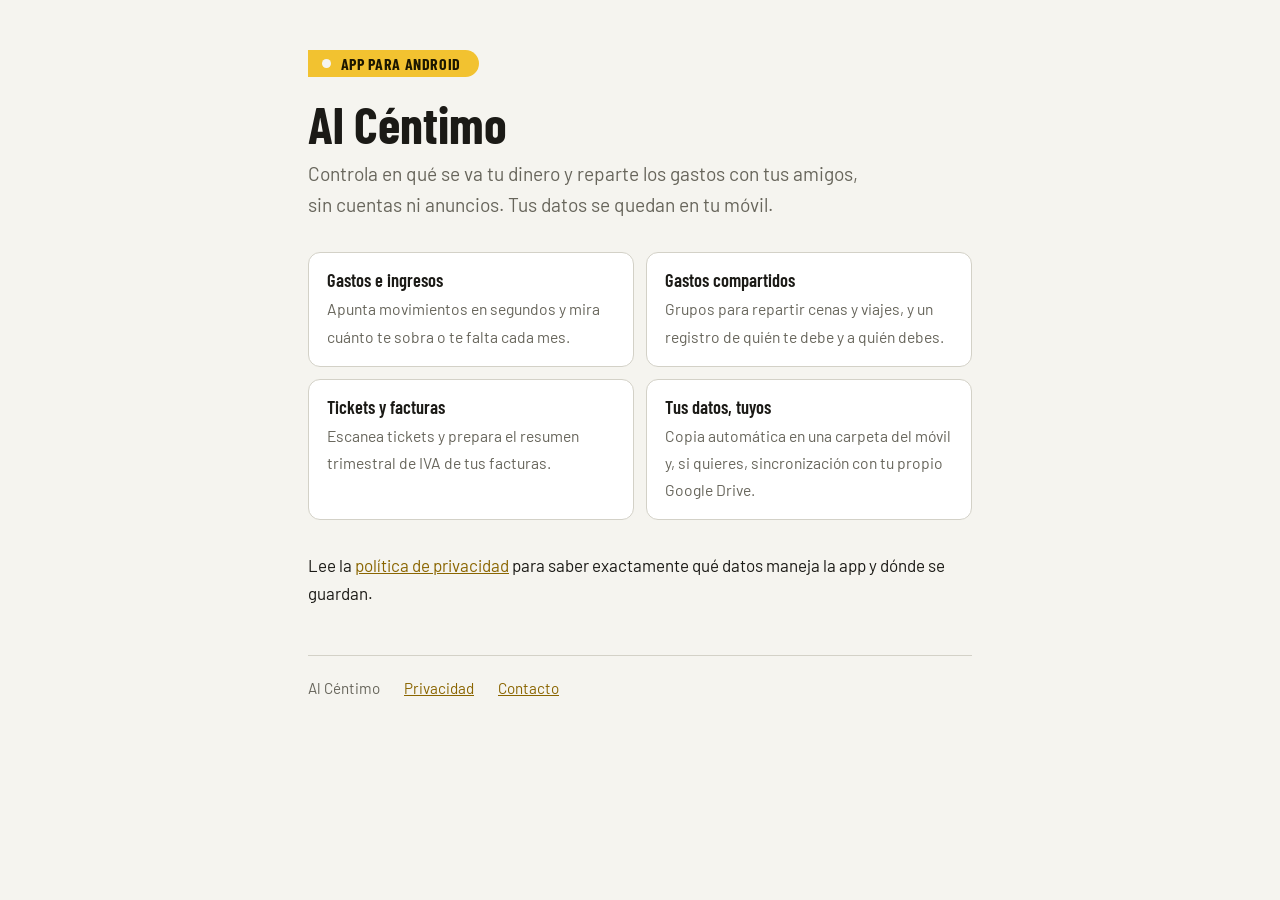
==== index.html @ 20363c07 "Add web" ====
<!doctype html>
<html lang="es">
<head>
<meta charset="utf-8">
<meta name="viewport" content="width=device-width, initial-scale=1">
<title>Al Céntimo</title>
<meta name="description" content="Al Céntimo: control de gastos y reparto de gastos entre amigos, con tus datos en tu móvil.">
<link rel="preconnect" href="https://fonts.googleapis.com">
<link rel="preconnect" href="https://fonts.gstatic.com" crossorigin>
<link href="https://fonts.googleapis.com/css2?family=Barlow:wght@400;500;600&family=Barlow+Condensed:wght@600;700&display=swap" rel="stylesheet">
<style>
  :root {
    --bg: #F5F4EF; --surface: #FFFFFF; --fg: #1B1A16; --muted: #67655B;
    --line: #D3D1C7; --brand: #F2C230; --on-brand: #1C1700; --link: #8A6500;
  }
  @media (prefers-color-scheme: dark) {
    :root { --bg: #151513; --surface: #1F1F1C; --fg: #F3F1EA; --muted: #A6A398;
            --line: #3B3A34; --link: #F2C230; color-scheme: dark; }
  }
  * { box-sizing: border-box; }
  body { margin: 0; background: var(--bg); color: var(--fg);
         font: 400 17px/1.6 "Barlow", system-ui, sans-serif; }
  .wrap { max-width: 44rem; margin: 0 auto; padding: 3rem 1.25rem 4rem; }
  a { color: var(--link); }
  .tag { display: inline-flex; align-items: center; gap: .6rem; background: var(--brand); color: var(--on-brand);
         border-radius: 10px 999px 999px 10px; padding: .35rem 1.1rem .35rem .9rem;
         font: 700 1rem/1 "Barlow Condensed", sans-serif; letter-spacing: .04em; text-transform: uppercase; }
  .tag::before { content: ""; width: .55rem; height: .55rem; border-radius: 50%; background: var(--bg); }
  h1 { font: 700 3.2rem/1.05 "Barlow Condensed", "Barlow", sans-serif; margin: 1.25rem 0 .5rem; text-wrap: balance; }
  .lead { font-size: 1.2rem; color: var(--muted); margin: 0 0 2rem; max-width: 36rem; }
  .features { display: grid; gap: .75rem; grid-template-columns: repeat(auto-fit, minmax(15rem, 1fr)); padding: 0; margin: 0; list-style: none; }
  .features li { background: var(--surface); border: 1px solid var(--line); border-radius: 12px; padding: 1rem 1.1rem; }
  .features strong { display: block; font: 600 1.15rem/1.2 "Barlow Condensed", sans-serif; margin-bottom: .25rem; }
  .features span { color: var(--muted); font-size: .98rem; }
  .privacy { margin-top: 2rem; }
  footer { margin-top: 3rem; padding-top: 1.25rem; border-top: 1px solid var(--line); color: var(--muted); font-size: .95rem;
           display: flex; flex-wrap: wrap; gap: .5rem 1.5rem; }
</style>
</head>
<body>
<main class="wrap">
  <span class="tag">App para Android</span>
  <h1>Al Céntimo</h1>
  <p class="lead">Controla en qué se va tu dinero y reparte los gastos con tus amigos, sin cuentas ni anuncios.
  Tus datos se quedan en tu móvil.</p>

  <ul class="features">
    <li><strong>Gastos e ingresos</strong><span>Apunta movimientos en segundos y mira cuánto te sobra o te falta cada mes.</span></li>
    <li><strong>Gastos compartidos</strong><span>Grupos para repartir cenas y viajes, y un registro de quién te debe y a quién debes.</span></li>
    <li><strong>Tickets y facturas</strong><span>Escanea tickets y prepara el resumen trimestral de IVA de tus facturas.</span></li>
    <li><strong>Tus datos, tuyos</strong><span>Copia automática en una carpeta del móvil y, si quieres, sincronización con tu propio Google Drive.</span></li>
  </ul>

  <p class="privacy">Lee la <a href="privacidad.html">política de privacidad</a> para saber exactamente qué datos
  maneja la app y dónde se guardan.</p>

  <footer>
    <span>Al Céntimo</span>
    <a href="privacidad.html">Privacidad</a>
    <a href="mailto:vidaviprod@gmail.com">Contacto</a>
  </footer>
</main>
</body>
</html>
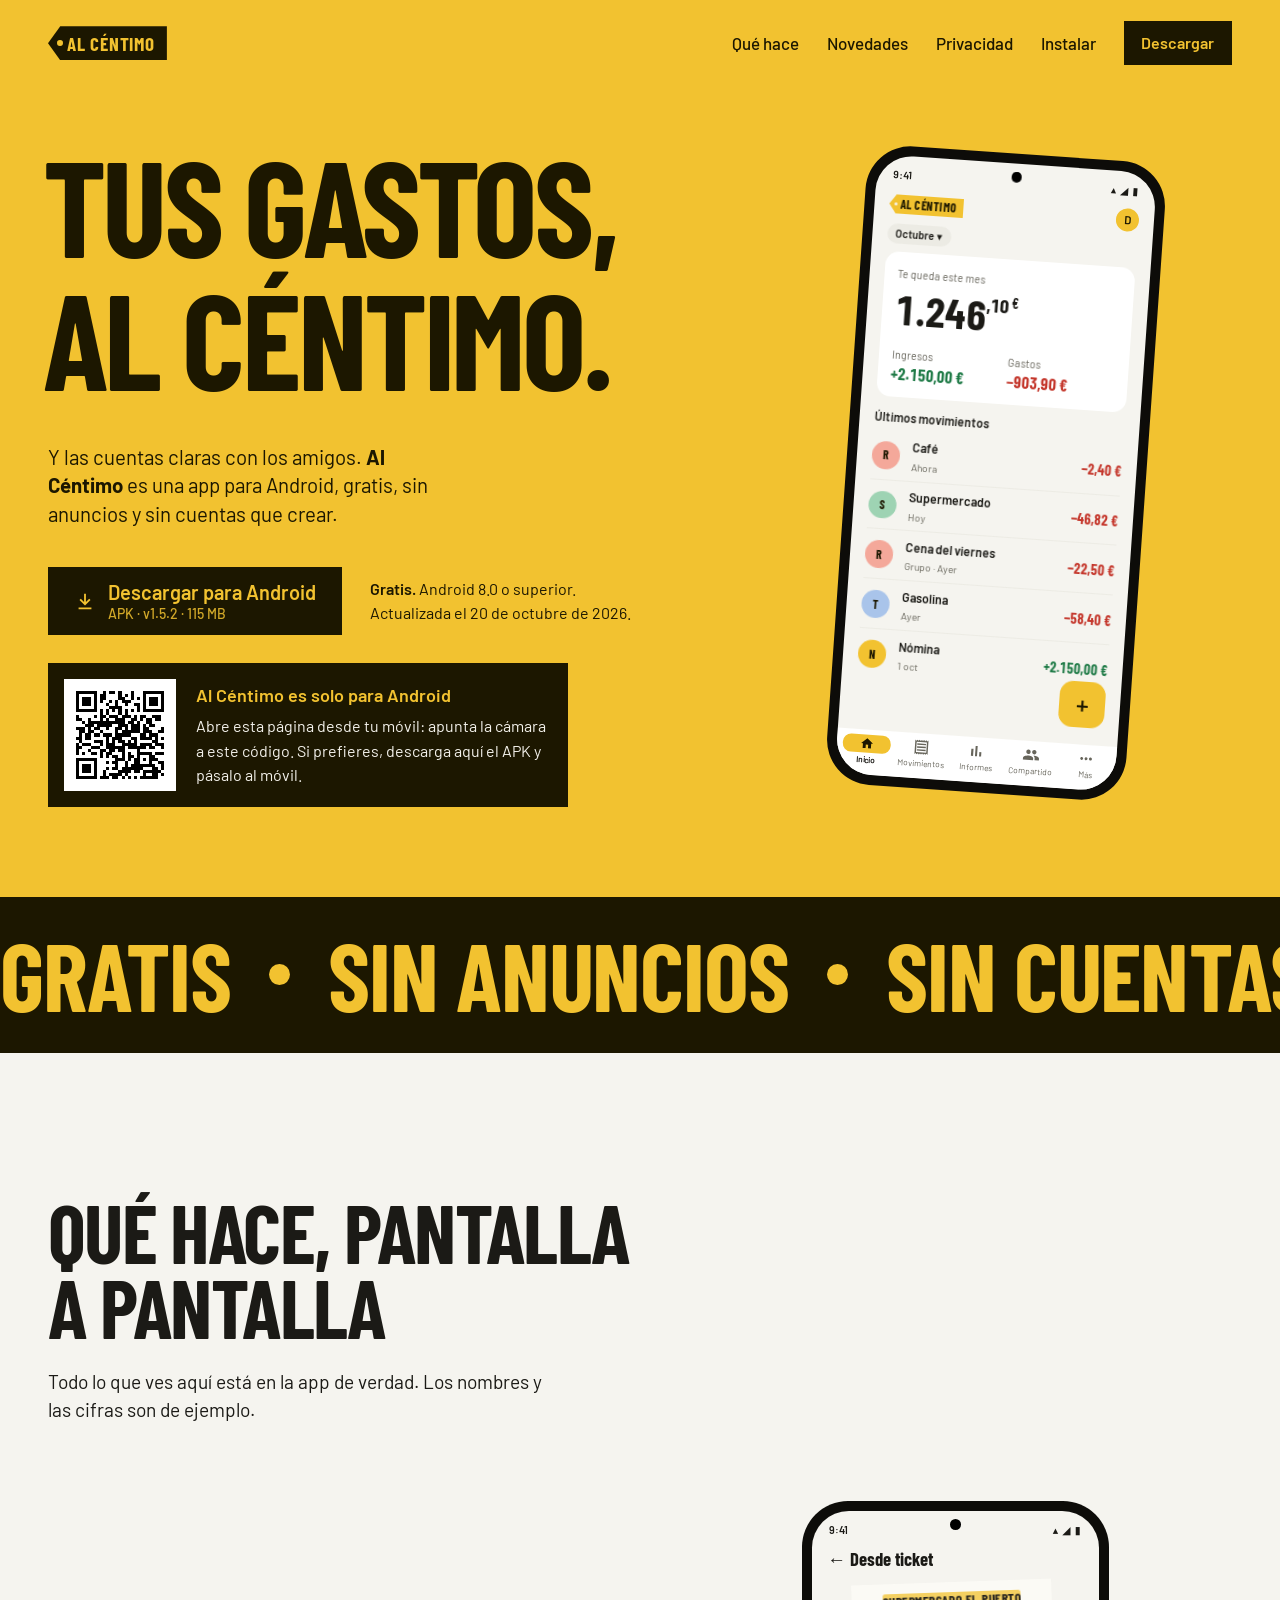
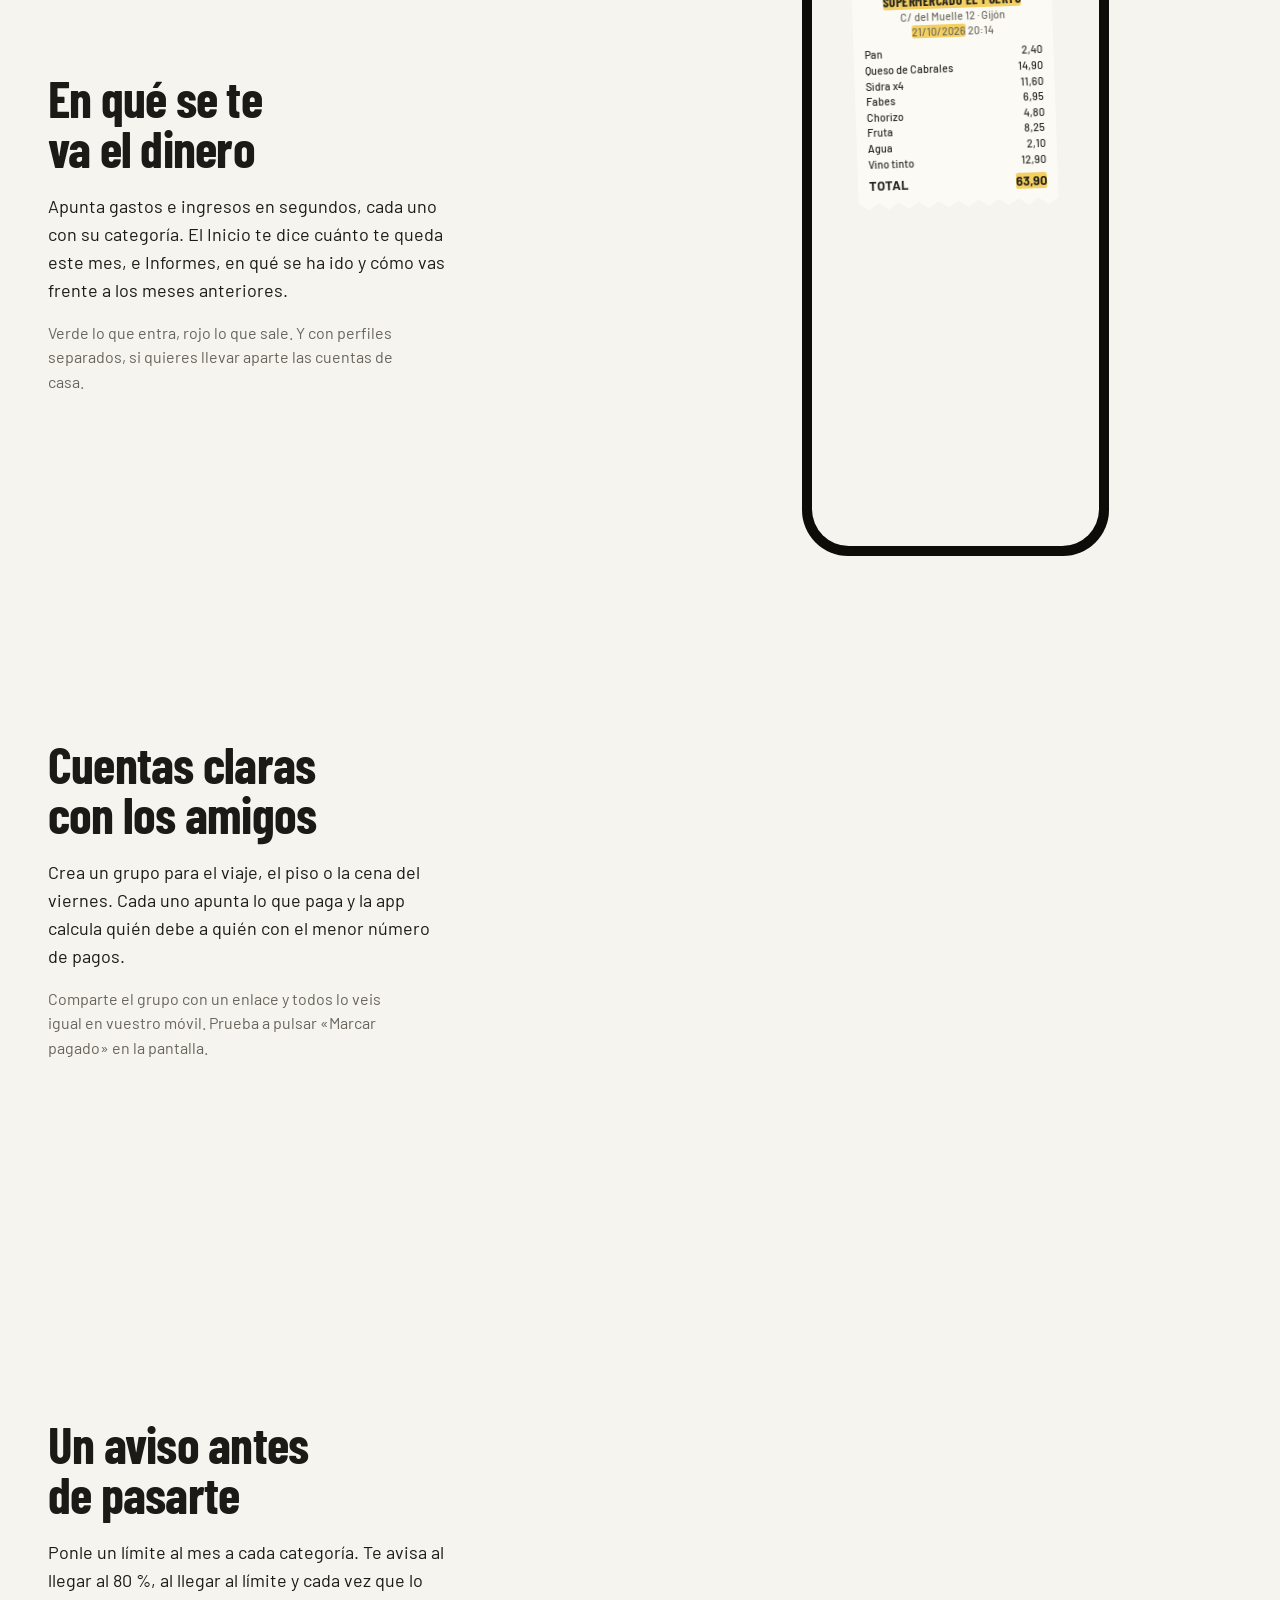
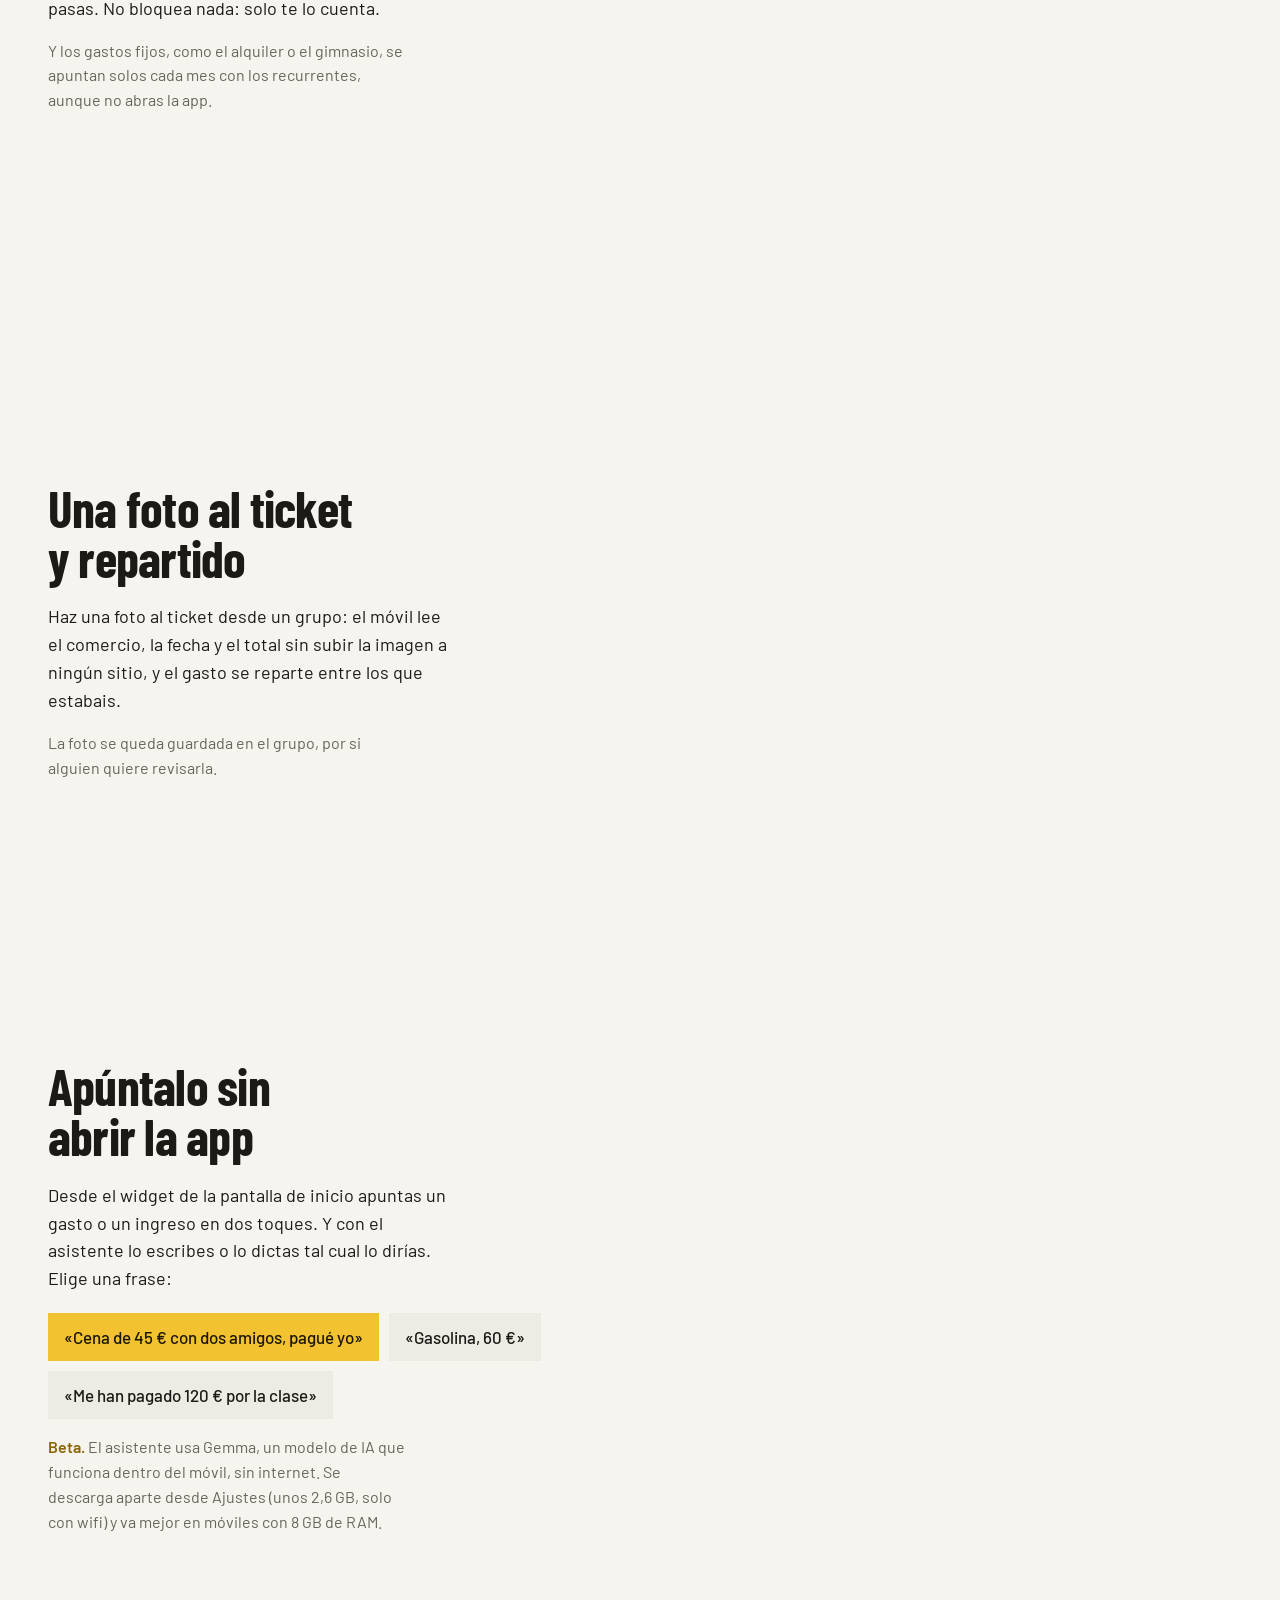
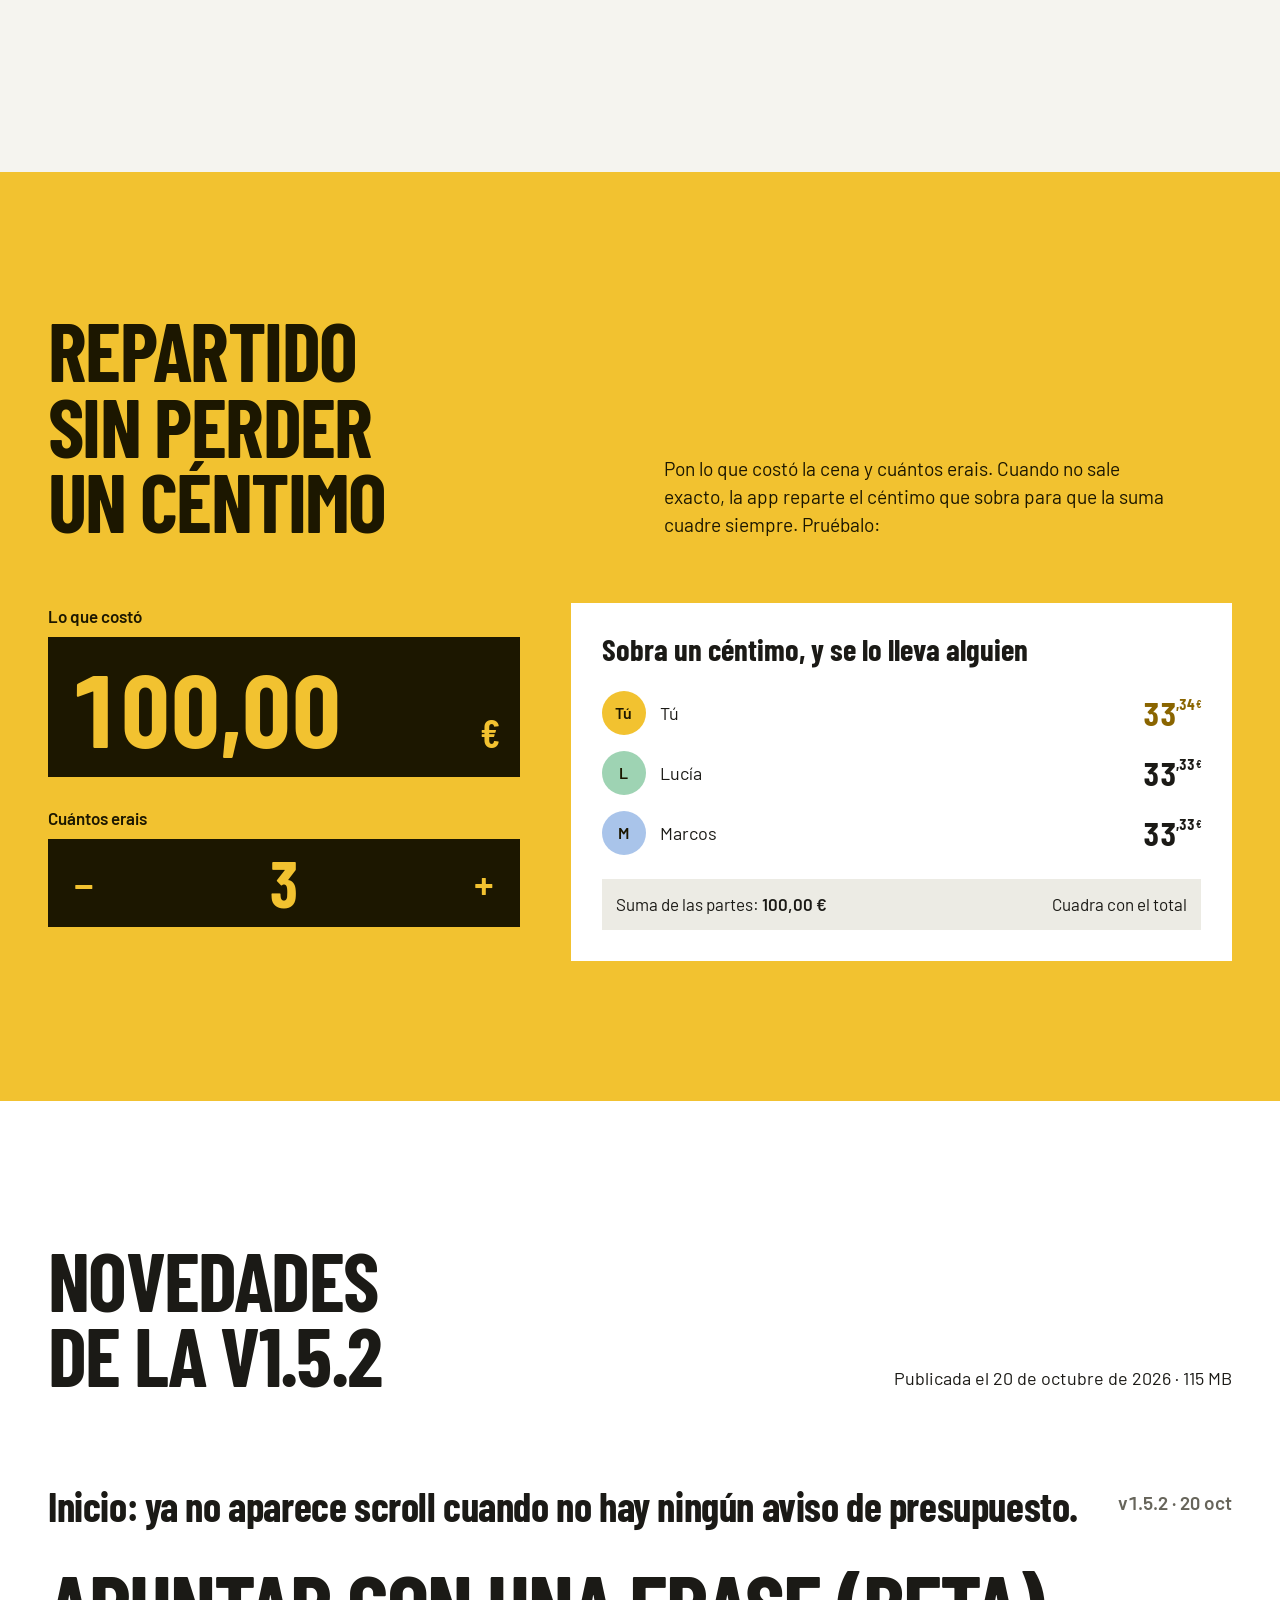
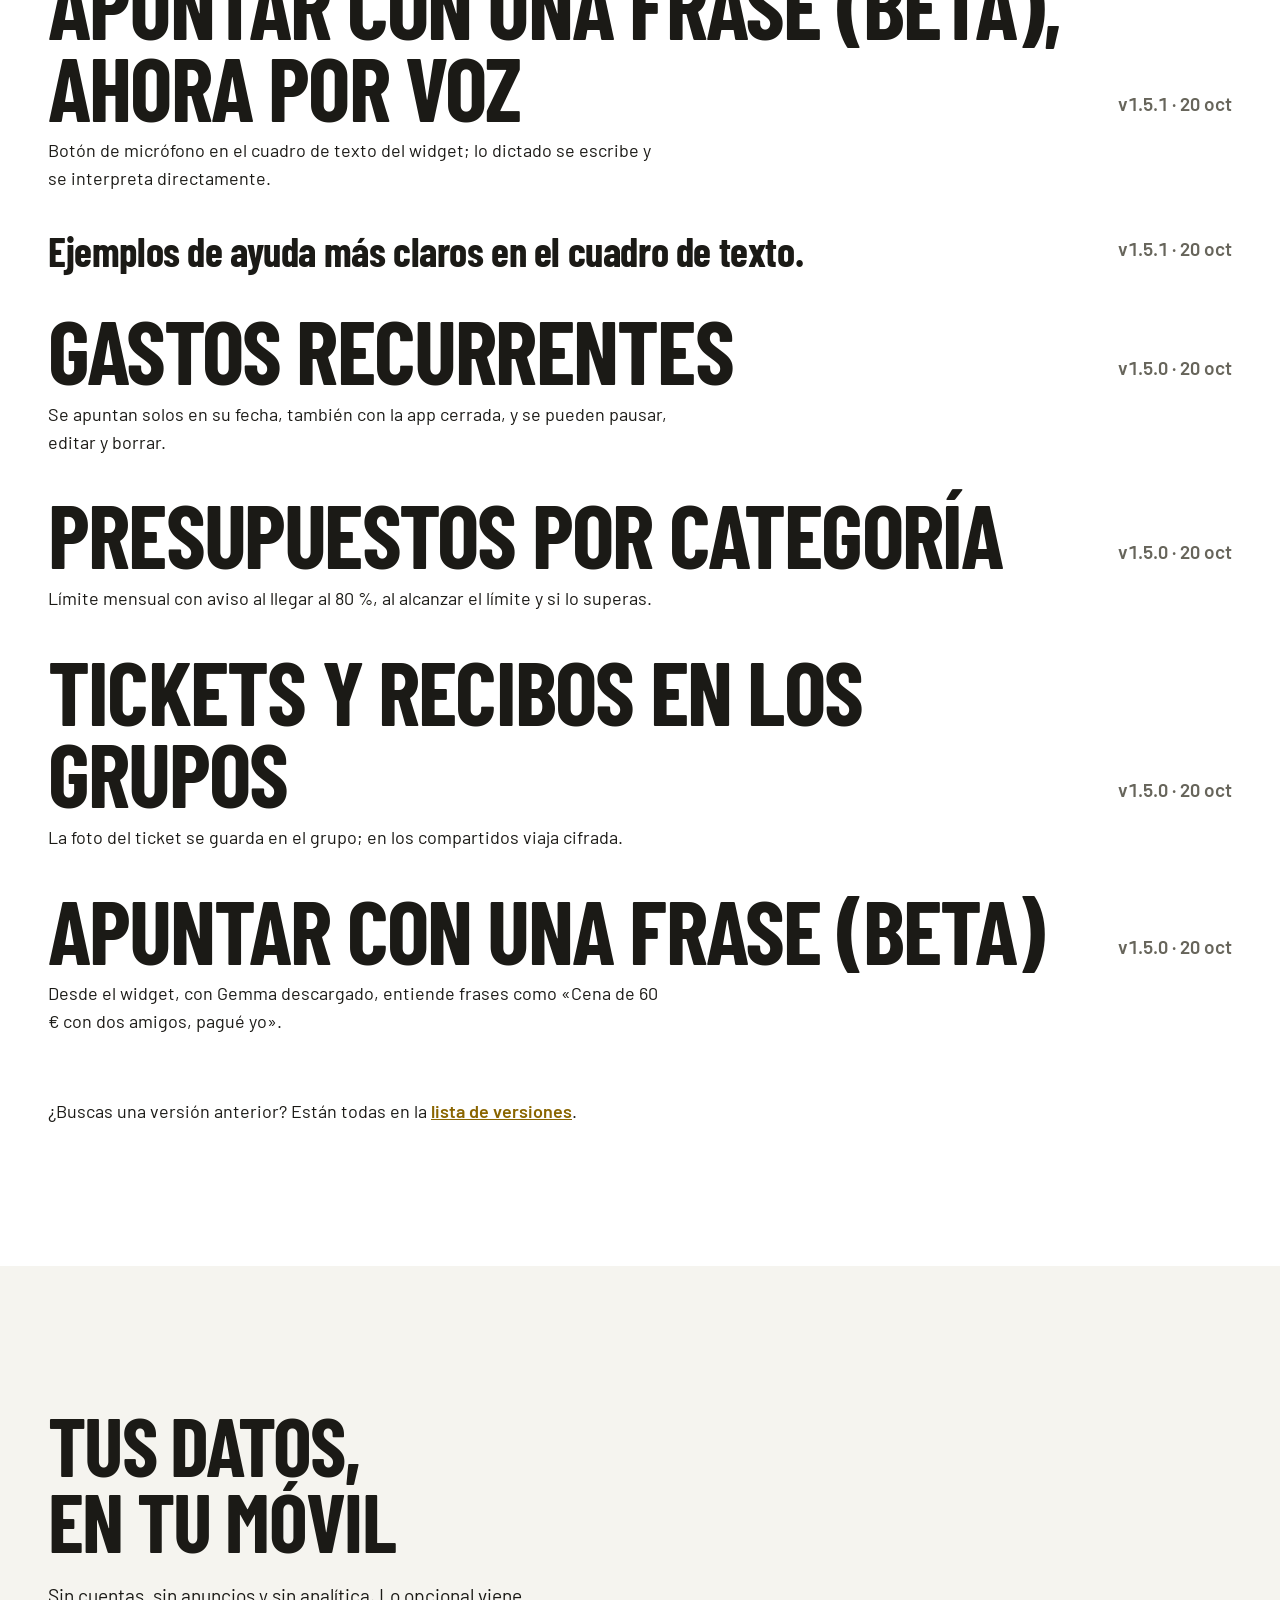
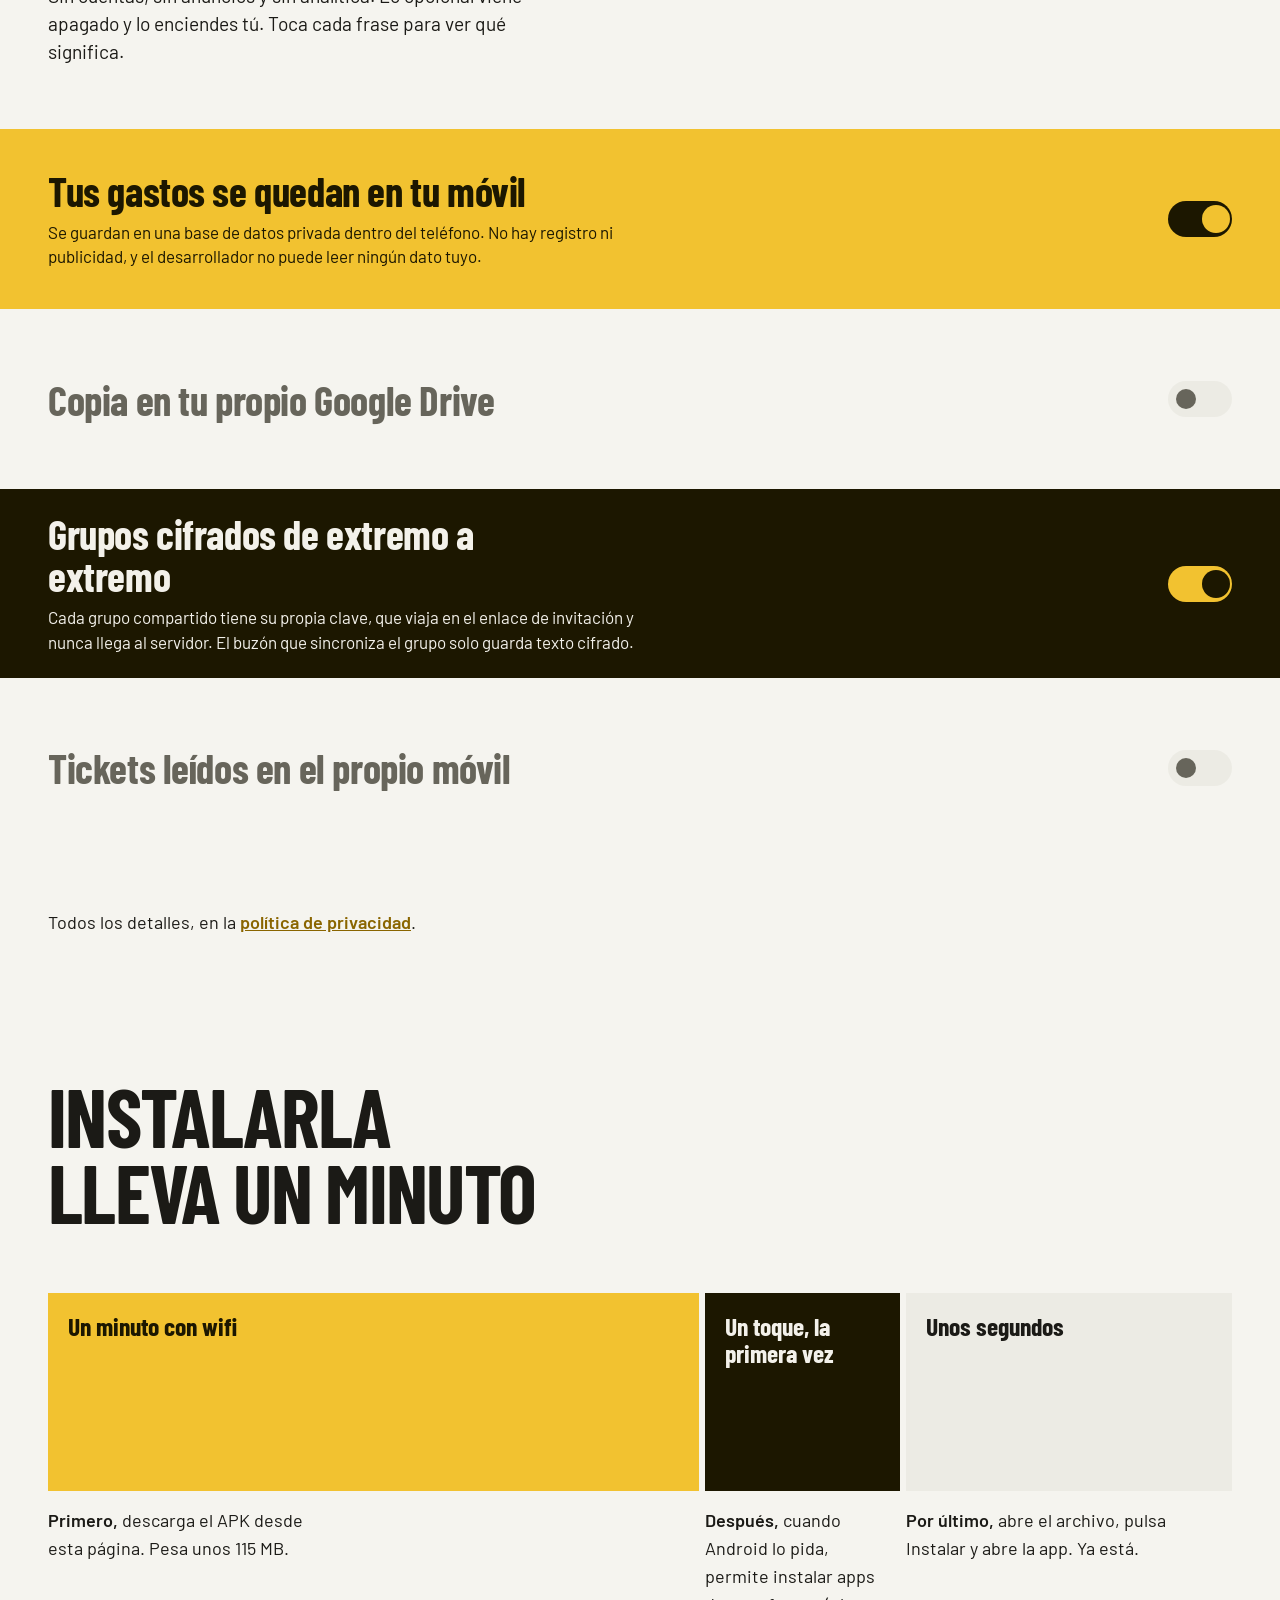
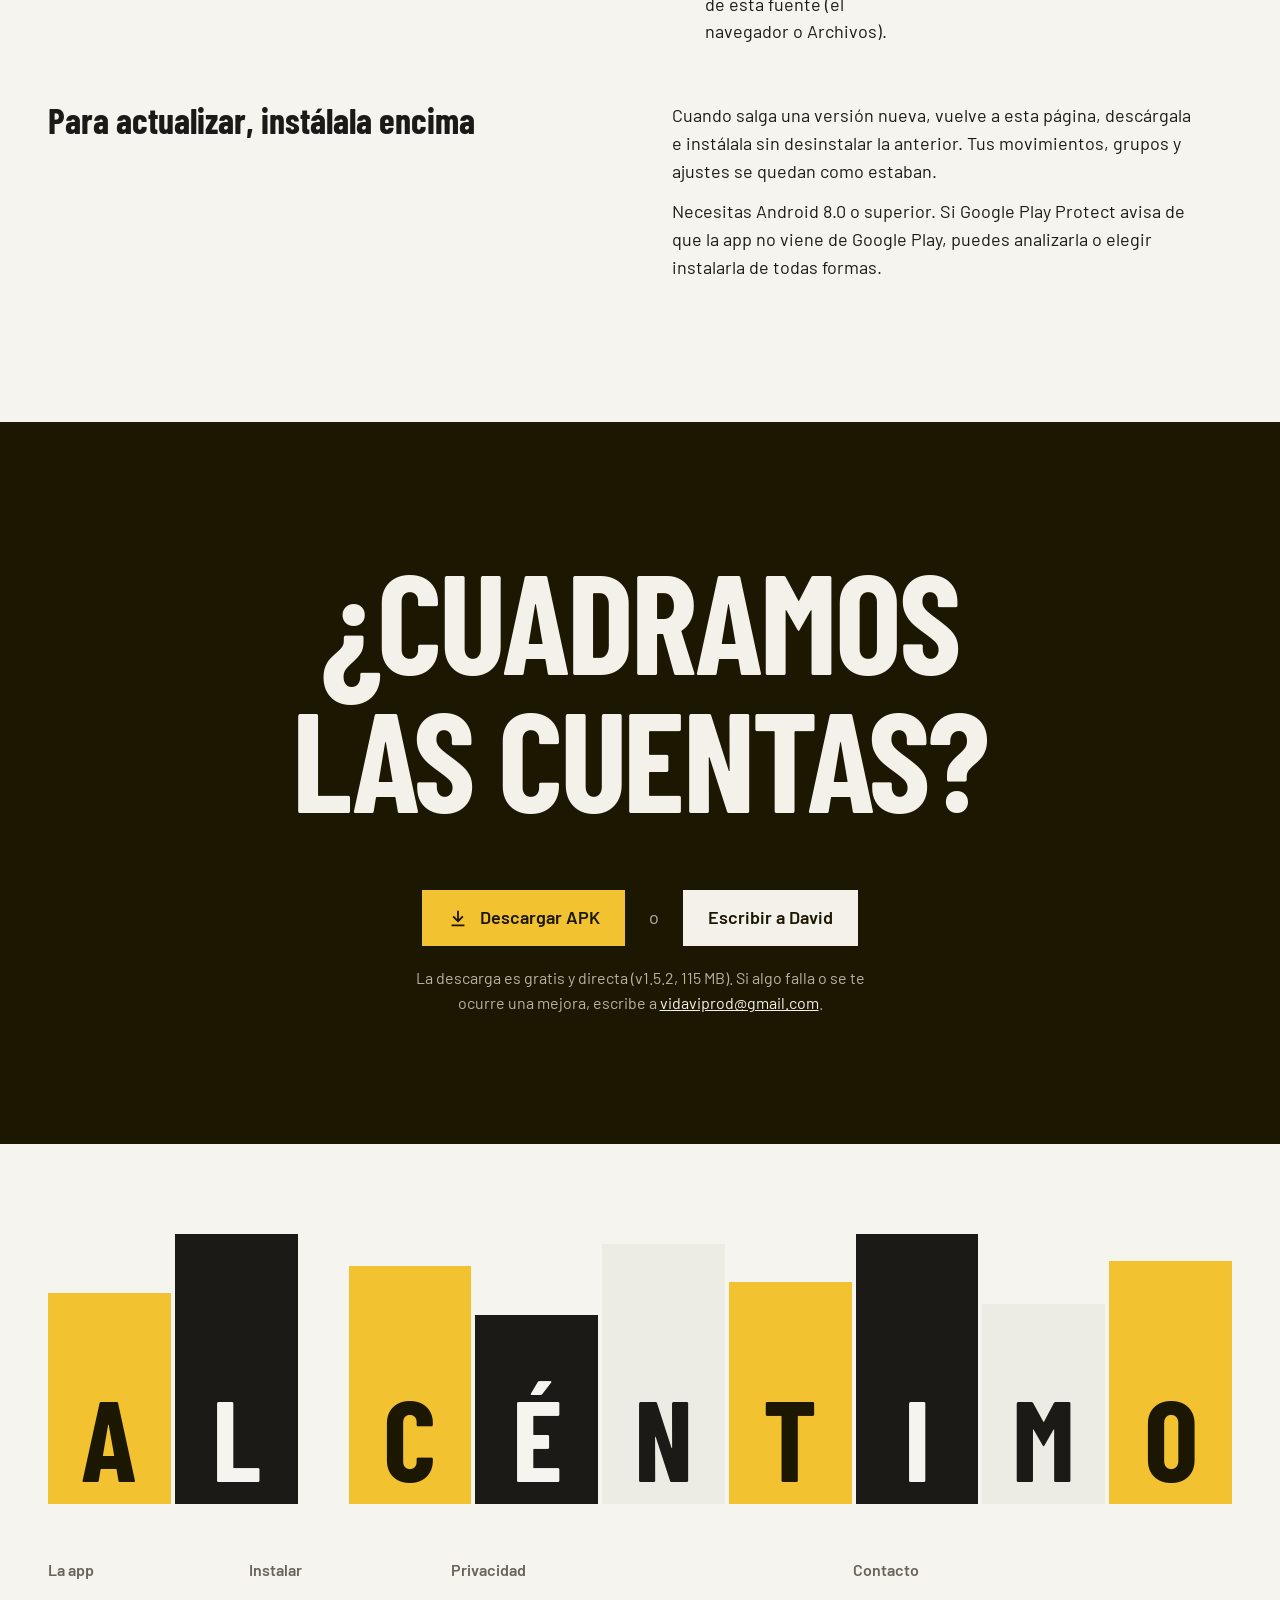
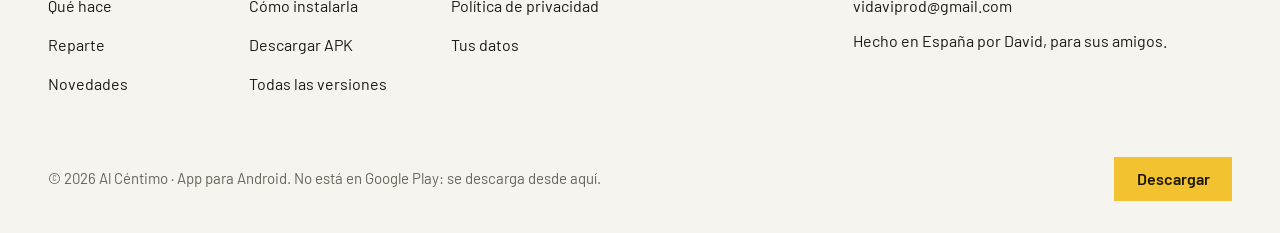
==== commit ef479915: "Primera subida" ====
--- a/index.html
+++ b/index.html
@@ -1,64 +1,443 @@
 <!doctype html>
-<html lang="es">
+<html lang="es" class="no-js">
 <head>
 <meta charset="utf-8">
 <meta name="viewport" content="width=device-width, initial-scale=1">
-<title>Al Céntimo</title>
-<meta name="description" content="Al Céntimo: control de gastos y reparto de gastos entre amigos, con tus datos en tu móvil.">
+<title>Al Céntimo · Gastos y cuentas con amigos, para Android</title>
+<meta name="description" content="Al Céntimo es una app gratuita para Android para controlar tus gastos y repartir cuentas con los amigos. Sin anuncios ni cuentas: tus datos se quedan en tu móvil. Descarga el APK.">
+<meta name="theme-color" content="#F2C230">
+<link rel="icon" href="img/icono.svg" type="image/svg+xml">
+<link rel="icon" href="img/icono-192.png" type="image/png" sizes="192x192">
+<link rel="apple-touch-icon" href="img/icono-180.png">
+<meta property="og:type" content="website">
+<meta property="og:locale" content="es_ES">
+<meta property="og:site_name" content="Al Céntimo">
+<meta property="og:title" content="Al Céntimo · Tus gastos, al céntimo">
+<meta property="og:description" content="Controla tus gastos y deja las cuentas claras con los amigos. Gratis para Android, sin anuncios ni cuentas.">
+<meta property="og:url" content="https://vidaviprod.github.io/alcentimo/">
+<meta property="og:image" content="https://vidaviprod.github.io/alcentimo/img/og.png">
+<meta property="og:image:width" content="1200">
+<meta property="og:image:height" content="630">
+<meta property="og:image:alt" content="Al Céntimo: tus gastos, al céntimo. App gratuita para Android.">
+<meta name="twitter:card" content="summary_large_image">
 <link rel="preconnect" href="https://fonts.googleapis.com">
 <link rel="preconnect" href="https://fonts.gstatic.com" crossorigin>
-<link href="https://fonts.googleapis.com/css2?family=Barlow:wght@400;500;600&family=Barlow+Condensed:wght@600;700&display=swap" rel="stylesheet">
-<style>
-  :root {
-    --bg: #F5F4EF; --surface: #FFFFFF; --fg: #1B1A16; --muted: #67655B;
-    --line: #D3D1C7; --brand: #F2C230; --on-brand: #1C1700; --link: #8A6500;
-  }
-  @media (prefers-color-scheme: dark) {
-    :root { --bg: #151513; --surface: #1F1F1C; --fg: #F3F1EA; --muted: #A6A398;
-            --line: #3B3A34; --link: #F2C230; color-scheme: dark; }
-  }
-  * { box-sizing: border-box; }
-  body { margin: 0; background: var(--bg); color: var(--fg);
-         font: 400 17px/1.6 "Barlow", system-ui, sans-serif; }
-  .wrap { max-width: 44rem; margin: 0 auto; padding: 3rem 1.25rem 4rem; }
-  a { color: var(--link); }
-  .tag { display: inline-flex; align-items: center; gap: .6rem; background: var(--brand); color: var(--on-brand);
-         border-radius: 10px 999px 999px 10px; padding: .35rem 1.1rem .35rem .9rem;
-         font: 700 1rem/1 "Barlow Condensed", sans-serif; letter-spacing: .04em; text-transform: uppercase; }
-  .tag::before { content: ""; width: .55rem; height: .55rem; border-radius: 50%; background: var(--bg); }
-  h1 { font: 700 3.2rem/1.05 "Barlow Condensed", "Barlow", sans-serif; margin: 1.25rem 0 .5rem; text-wrap: balance; }
-  .lead { font-size: 1.2rem; color: var(--muted); margin: 0 0 2rem; max-width: 36rem; }
-  .features { display: grid; gap: .75rem; grid-template-columns: repeat(auto-fit, minmax(15rem, 1fr)); padding: 0; margin: 0; list-style: none; }
-  .features li { background: var(--surface); border: 1px solid var(--line); border-radius: 12px; padding: 1rem 1.1rem; }
-  .features strong { display: block; font: 600 1.15rem/1.2 "Barlow Condensed", sans-serif; margin-bottom: .25rem; }
-  .features span { color: var(--muted); font-size: .98rem; }
-  .privacy { margin-top: 2rem; }
-  footer { margin-top: 3rem; padding-top: 1.25rem; border-top: 1px solid var(--line); color: var(--muted); font-size: .95rem;
-           display: flex; flex-wrap: wrap; gap: .5rem 1.5rem; }
-</style>
+<link href="https://fonts.googleapis.com/css2?family=Barlow:wght@400;500;600;700&family=Barlow+Condensed:wght@500;600;700&display=swap" rel="stylesheet">
+<link rel="stylesheet" href="css/estilos.css">
+<script>document.documentElement.classList.replace("no-js", "js");</script>
 </head>
 <body>
-<main class="wrap">
-  <span class="tag">App para Android</span>
-  <h1>Al Céntimo</h1>
-  <p class="lead">Controla en qué se va tu dinero y reparte los gastos con tus amigos, sin cuentas ni anuncios.
-  Tus datos se quedan en tu móvil.</p>
-
-  <ul class="features">
-    <li><strong>Gastos e ingresos</strong><span>Apunta movimientos en segundos y mira cuánto te sobra o te falta cada mes.</span></li>
-    <li><strong>Gastos compartidos</strong><span>Grupos para repartir cenas y viajes, y un registro de quién te debe y a quién debes.</span></li>
-    <li><strong>Tickets y facturas</strong><span>Escanea tickets y prepara el resumen trimestral de IVA de tus facturas.</span></li>
-    <li><strong>Tus datos, tuyos</strong><span>Copia automática en una carpeta del móvil y, si quieres, sincronización con tu propio Google Drive.</span></li>
+
+<svg width="0" height="0" style="position:absolute" aria-hidden="true">
+  <symbol id="i-inicio" viewBox="0 0 24 24"><path d="M10 20v-6h4v6h5v-8h3L12 3 2 12h3v8z"/></symbol>
+  <symbol id="i-movs" viewBox="0 0 24 24"><path d="M19.5 3.5 18 2l-1.5 1.5L15 2l-1.5 1.5L12 2l-1.5 1.5L9 2 7.5 3.5 6 2 4.5 3.5 3 2v20l1.5-1.5L6 22l1.5-1.5L9 22l1.5-1.5L12 22l1.5-1.5L15 22l1.5-1.5L18 22l1.5-1.5L21 22V2l-1.5 1.5zM19 19.1H5V4.9h14v14.2zM6 15h12v2H6zm0-4h12v2H6zm0-4h12v2H6z"/></symbol>
+  <symbol id="i-informes" viewBox="0 0 24 24"><path d="M5 9.2h3V19H5zM10.6 5h2.8v14h-2.8zm5.6 8H19v6h-2.8z"/></symbol>
+  <symbol id="i-grupo" viewBox="0 0 24 24"><path d="M16 11c1.66 0 2.99-1.34 2.99-3S17.66 5 16 5s-3 1.34-3 3 1.34 3 3 3zm-8 0c1.66 0 2.99-1.34 2.99-3S9.66 5 8 5 5 6.34 5 8s1.34 3 3 3zm0 2c-2.33 0-7 1.17-7 3.5V19h14v-2.5c0-2.33-4.67-3.5-7-3.5zm8 0c-.29 0-.62.02-.97.05 1.16.84 1.97 1.97 1.97 3.45V19h6v-2.5c0-2.33-4.67-3.5-7-3.5z"/></symbol>
+  <symbol id="i-mas" viewBox="0 0 24 24"><path d="M6 10c-1.1 0-2 .9-2 2s.9 2 2 2 2-.9 2-2-.9-2-2-2zm12 0c-1.1 0-2 .9-2 2s.9 2 2 2 2-.9 2-2-.9-2-2-2zm-6 0c-1.1 0-2 .9-2 2s.9 2 2 2 2-.9 2-2-.9-2-2-2z"/></symbol>
+  <symbol id="i-ia" viewBox="0 0 24 24"><path d="M19 9l1.25-2.75L23 5l-2.75-1.25L19 1l-1.25 2.75L15 5l2.75 1.25L19 9zm-7.5.5L9 4 6.5 9.5 1 12l5.5 2.5L9 20l2.5-5.5L17 12l-5.5-2.5zM19 15l-1.25 2.75L15 19l2.75 1.25L19 23l1.25-2.75L23 19l-2.75-1.25L19 15z"/></symbol>
+  <symbol id="i-bajar" viewBox="0 0 24 24"><path fill="currentColor" d="M11 4h2v9.2l3.6-3.6L18 11l-6 6-6-6 1.4-1.4 3.6 3.6zM5 19h14v2H5z"/></symbol>
+</svg>
+
+<div class="aviso-version" id="aviso-version" role="status" hidden>
+  <p>Hay una versión nueva: <strong data-v="version">v1.5.2</strong>. <a class="js-descarga" href="https://github.com/vidaviprod/alcentimo-app/releases/latest/download/alcentimo.apk">Descárgala e instálala encima</a>; no pierdes nada.</p>
+  <button type="button" id="cerrar-aviso">Cerrar</button>
+</div>
+
+<header class="cabecera sobre-marca">
+  <a class="logo logo-tinta" href="#arriba" aria-label="Al Céntimo, inicio">AL CÉNTIMO</a>
+  <nav aria-label="Secciones">
+    <a class="enlace" href="#que-hace">Qué hace</a>
+    <a class="enlace" href="#novedades">Novedades</a>
+    <a class="enlace" href="#privacidad">Privacidad</a>
+    <a class="enlace" href="#instalar">Instalar</a>
+    <a class="boton boton-tinta js-descarga" href="https://github.com/vidaviprod/alcentimo-app/releases/latest/download/alcentimo.apk">Descargar</a>
+  </nav>
+</header>
+
+<main id="arriba">
+
+<section class="portada sobre-marca" aria-labelledby="titulo">
+  <div>
+    <h1 id="titulo" class="sube">Tus gastos, al céntimo.</h1>
+    <p class="sub sube" style="--d:80ms">Y las cuentas claras con los amigos. <strong>Al Céntimo</strong> es una app para Android, gratis, sin anuncios y sin cuentas que crear.</p>
+    <div class="descarga sube" style="--d:160ms">
+      <a class="boton boton-tinta js-descarga" href="https://github.com/vidaviprod/alcentimo-app/releases/latest/download/alcentimo.apk">
+        <svg aria-hidden="true"><use href="#i-bajar"/></svg>
+        <span>Descargar para Android<small>APK · <span data-v="version">v1.5.2</span> · <span data-v="tamano">115 MB</span></small></span>
+      </a>
+      <p class="ficha"><strong>Gratis.</strong> Android 8.0 o superior.<br>Actualizada el <span data-v="fecha">20 de octubre de 2026</span>.</p>
+    </div>
+    <div class="solo-android" id="solo-android" hidden>
+      <div class="qr" id="qr"></div>
+      <div><p class="t">Al Céntimo es solo para Android</p><p>Abre esta página desde tu móvil: apunta la cámara a este código. Si prefieres, descarga aquí el APK y pásalo al móvil.</p></div>
+    </div>
+  </div>
+
+  <div class="escena-movil sube" style="--d:120ms">
+    <div class="movil">
+      <div class="pantalla" data-ui role="img" aria-label="Pantalla de Inicio de Al Céntimo: saldo del mes y últimos movimientos">
+        <div class="ui" aria-hidden="true">
+          <div class="ui-estado"><span>9:41</span><span>▴ ◢ ▮</span></div>
+          <div class="ui-barra"><span class="logo">AL CÉNTIMO</span><span class="ui-avatar" style="background:#F2C230;color:#1C1700">D</span></div>
+          <div class="ui-cuerpo">
+            <span class="inicio-mes">Octubre ▾</span>
+            <div class="ui-tarjeta inicio-saldo">
+              <span class="ui-etiqueta">Te queda este mes</span>
+              <div class="precio" id="inicio-saldo"><span class="e">1.248</span><span class="cts">,50</span><span class="eur">€</span></div>
+              <div class="inicio-dos">
+                <div><span class="ui-etiqueta">Ingresos</span><span class="cifra entra" id="inicio-ing">+2.150,00 €</span></div>
+                <div><span class="ui-etiqueta">Gastos</span><span class="cifra sale" id="inicio-gas">−901,50 €</span></div>
+              </div>
+            </div>
+            <p class="ui-titulo-lista">Últimos movimientos</p>
+            <ul class="movs" id="inicio-movs">
+              <li><span class="cat" style="background:#9ED3B3">S</span><span><span class="que">Supermercado</span><br><span class="cuando">Hoy</span></span><span class="cifra sale">−46,82 €</span></li>
+              <li><span class="cat" style="background:#F4A89A">R</span><span><span class="que">Cena del viernes</span><br><span class="cuando">Grupo · Ayer</span></span><span class="cifra sale">−22,50 €</span></li>
+              <li><span class="cat" style="background:#A9C4EA">T</span><span><span class="que">Gasolina</span><br><span class="cuando">Ayer</span></span><span class="cifra sale">−58,40 €</span></li>
+              <li><span class="cat" style="background:#F2C230">N</span><span><span class="que">Nómina</span><br><span class="cuando">1 oct</span></span><span class="cifra entra">+2.150,00 €</span></li>
+              <li><span class="cat" style="background:#F6C98B">V</span><span><span class="que">Alquiler</span><br><span class="cuando">Recurrente · 1 oct</span></span><span class="cifra sale">−650,00 €</span></li>
+            </ul>
+          </div>
+          <span class="ui-fab"><b>+</b></span>
+          <div class="ui-nav">
+            <span class="activo"><svg><use href="#i-inicio"/></svg>Inicio</span>
+            <span><svg><use href="#i-movs"/></svg>Movimientos</span>
+            <span><svg><use href="#i-informes"/></svg>Informes</span>
+            <span><svg><use href="#i-grupo"/></svg>Compartido</span>
+            <span><svg><use href="#i-mas"/></svg>Más</span>
+          </div>
+        </div>
+      </div>
+    </div>
+  </div>
+</section>
+
+<div class="franja" aria-hidden="true">
+  <div class="franja-pista">
+    <p>Gratis <i></i> Sin anuncios <i></i> Sin cuentas <i></i> Tus datos en tu móvil <i></i></p>
+    <p>Gratis <i></i> Sin anuncios <i></i> Sin cuentas <i></i> Tus datos en tu móvil <i></i></p>
+  </div>
+</div>
+
+<section class="seccion" id="que-hace" aria-labelledby="t-que-hace">
+  <h2 id="t-que-hace" class="sube">Qué hace, pantalla a pantalla</h2>
+  <p class="entradilla sube" style="--d:80ms">Todo lo que ves aquí está en la app de verdad. Los nombres y las cifras son de ejemplo.</p>
+
+  <div class="relato">
+    <div class="relato-movil">
+      <div class="movil">
+        <div class="pantalla" data-ui id="relato-pantalla">
+
+          <!-- 1. Informes -->
+          <div class="ui capa activa" data-capa="informes" role="img" aria-label="Informes: gastos del mes por categoría y comparación con meses anteriores">
+            <div class="ui-estado" aria-hidden="true"><span>9:41</span><span>▴ ◢ ▮</span></div>
+            <div class="ui-barra" aria-hidden="true"><h4>Informes</h4><span class="ui-avatar">D</span></div>
+            <div class="ui-cuerpo" aria-hidden="true">
+              <span class="inicio-mes">Octubre ▾</span>
+              <div class="ui-tarjeta inf-total">
+                <span class="ui-etiqueta">Gastado en octubre</span>
+                <div class="precio sale"><span class="e">901</span><span class="cts">,50</span><span class="eur">€</span></div>
+                <ul class="inf-cats">
+                  <li><span>Vivienda</span><span class="cifra">650,00 €</span><span class="barra"><i style="--c:#F6C98B" data-v="1"></i></span></li>
+                  <li><span>Supermercado</span><span class="cifra">158,62 €</span><span class="barra"><i style="--c:#9ED3B3" data-v="0.244"></i></span></li>
+                  <li><span>Transporte</span><span class="cifra">58,40 €</span><span class="barra"><i style="--c:#A9C4EA" data-v="0.09"></i></span></li>
+                  <li><span>Restaurantes</span><span class="cifra">34,48 €</span><span class="barra"><i style="--c:#F4A89A" data-v="0.053"></i></span></li>
+                </ul>
+              </div>
+              <p class="ui-titulo-lista">Últimos seis meses</p>
+              <div class="inf-meses">
+                <div><i style="--h:72%"></i>may</div><div><i style="--h:88%"></i>jun</div><div><i style="--h:100%"></i>jul</div>
+                <div><i style="--h:81%"></i>ago</div><div><i style="--h:76%"></i>sep</div><div class="este"><i style="--h:64%"></i>oct</div>
+              </div>
+            </div>
+            <div class="ui-nav" aria-hidden="true">
+              <span><svg><use href="#i-inicio"/></svg>Inicio</span><span><svg><use href="#i-movs"/></svg>Movimientos</span>
+              <span class="activo"><svg><use href="#i-informes"/></svg>Informes</span><span><svg><use href="#i-grupo"/></svg>Compartido</span><span><svg><use href="#i-mas"/></svg>Más</span>
+            </div>
+          </div>
+
+          <!-- 2. Grupos -->
+          <div class="ui capa" data-capa="grupos">
+            <div class="ui-estado" aria-hidden="true"><span>9:41</span><span>▴ ◢ ▮</span></div>
+            <div class="ui-barra"><h4>← Viaje a Asturias</h4></div>
+            <div class="ui-cuerpo">
+              <div class="gr-miembros" aria-hidden="true">
+                <span class="ui-avatar" style="background:#F2C230">Tú</span><span class="ui-avatar" style="background:#9ED3B3">L</span>
+                <span class="ui-avatar" style="background:#A9C4EA">M</span><span class="ui-avatar" style="background:#F4A89A">I</span>
+              </div>
+              <div class="gr-pestanas" aria-hidden="true"><span>Gastos</span><span class="activo">Saldos</span></div>
+              <div class="ui-tarjeta">
+                <ul class="gr-saldos" id="gr-saldos" aria-label="Saldos del grupo">
+                  <li data-p="Lucía"><span>Lucía</span><span class="cifra entra">+84,20 €</span></li>
+                  <li data-p="Tú"><span>Tú</span><span class="cifra sale">−12,60 €</span></li>
+                  <li data-p="Marcos"><span>Marcos</span><span class="cifra sale">−41,10 €</span></li>
+                  <li data-p="Irene"><span>Irene</span><span class="cifra sale">−30,50 €</span></li>
+                </ul>
+              </div>
+              <p class="ui-titulo-lista">Para quedar en paz</p>
+              <ul class="gr-liq" id="gr-liq">
+                <li data-de="Marcos" data-c="4110"><span class="quien">Marcos → Lucía</span><span class="cifra">41,10 €</span><button type="button">Marcar pagado</button></li>
+                <li data-de="Irene" data-c="3050"><span class="quien">Irene → Lucía</span><span class="cifra">30,50 €</span><button type="button">Marcar pagado</button></li>
+                <li data-de="Tú" data-c="1260"><span class="quien">Tú → Lucía</span><span class="cifra">12,60 €</span><button type="button">Marcar pagado</button></li>
+              </ul>
+              <p class="gr-hecho" id="gr-hecho" aria-live="polite"></p>
+            </div>
+            <div class="ui-nav" aria-hidden="true">
+              <span><svg><use href="#i-inicio"/></svg>Inicio</span><span><svg><use href="#i-movs"/></svg>Movimientos</span>
+              <span><svg><use href="#i-informes"/></svg>Informes</span><span class="activo"><svg><use href="#i-grupo"/></svg>Compartido</span><span><svg><use href="#i-mas"/></svg>Más</span>
+            </div>
+          </div>
+
+          <!-- 3. Presupuestos -->
+          <div class="ui capa" data-capa="presupuestos" role="img" aria-label="Presupuestos de octubre: supermercado al 78 %, ocio al 93 %, restaurantes pasado de límite y transporte al 40 %; y gastos recurrentes">
+            <div class="ui-estado" aria-hidden="true"><span>9:41</span><span>▴ ◢ ▮</span></div>
+            <div class="ui-barra" aria-hidden="true"><h4>← Presupuestos</h4></div>
+            <div class="ui-cuerpo" aria-hidden="true">
+              <p class="ui-etiqueta" style="margin-bottom:.6em">Octubre · aviso al llegar al 80 %</p>
+              <ul class="pr-lista" id="pr-lista">
+                <li data-g="312.40" data-l="400"><span class="nombre">Supermercado</span><span class="pct">0 %</span><span class="barra"><i></i></span><span class="cuanto">312,40 € de 400 €</span></li>
+                <li data-g="186.00" data-l="200"><span class="nombre">Ocio</span><span class="pct">0 %</span><span class="barra"><i></i></span><span class="cuanto">186,00 € de 200 €</span></li>
+                <li data-g="164.50" data-l="150"><span class="nombre">Restaurantes</span><span class="pct">0 %</span><span class="barra"><i></i></span><span class="cuanto">164,50 € de 150 €</span></li>
+                <li data-g="48.20" data-l="120"><span class="nombre">Transporte</span><span class="pct">0 %</span><span class="barra"><i></i></span><span class="cuanto">48,20 € de 120 €</span></li>
+              </ul>
+              <div class="ui-tarjeta pr-rec">
+                <span class="ui-etiqueta">Recurrentes · se apuntan solos</span>
+                <ul>
+                  <li><span>Alquiler · día 1</span><span class="cifra sale">650,00 €</span></li>
+                  <li><span>Gimnasio · día 5</span><span class="cifra sale">34,90 €</span></li>
+                  <li><span>Seguro del coche · día 15</span><span class="cifra sale">41,20 €</span></li>
+                </ul>
+              </div>
+            </div>
+            <div class="ui-nav" aria-hidden="true">
+              <span><svg><use href="#i-inicio"/></svg>Inicio</span><span><svg><use href="#i-movs"/></svg>Movimientos</span>
+              <span><svg><use href="#i-informes"/></svg>Informes</span><span><svg><use href="#i-grupo"/></svg>Compartido</span><span class="activo"><svg><use href="#i-mas"/></svg>Más</span>
+            </div>
+          </div>
+
+          <!-- 4. Ticket → grupo -->
+          <div class="ui capa" data-capa="ticket" role="img" aria-label="Foto de un ticket de 63,90 € que la app lee y convierte en un gasto del grupo repartido entre cuatro personas">
+            <div class="ui-estado" aria-hidden="true"><span>9:41</span><span>▴ ◢ ▮</span></div>
+            <div class="ui-barra" aria-hidden="true"><h4>← Desde ticket</h4></div>
+            <div class="ui-cuerpo" aria-hidden="true">
+              <div class="tk-foto" id="tk-foto">
+                <span class="tk-scan"></span>
+                <div class="tienda"><mark>SUPERMERCADO EL PUERTO</mark></div>
+                <div class="dir">C/ del Muelle 12 · Gijón<br><mark>21/10/2026</mark> 20:14</div>
+                <div class="ln"><span>Pan</span><span>2,40</span></div>
+                <div class="ln"><span>Queso de Cabrales</span><span>14,90</span></div>
+                <div class="ln"><span>Sidra x4</span><span>11,60</span></div>
+                <div class="ln"><span>Fabes</span><span>6,95</span></div>
+                <div class="ln"><span>Chorizo</span><span>4,80</span></div>
+                <div class="ln"><span>Fruta</span><span>8,25</span></div>
+                <div class="ln"><span>Agua</span><span>2,10</span></div>
+                <div class="ln"><span>Vino tinto</span><span>12,90</span></div>
+                <div class="ln tot"><span>TOTAL</span><span><mark>63,90</mark></span></div>
+              </div>
+              <div class="tk-gasto" id="tk-gasto">
+                <h5>Supermercado El Puerto</h5>
+                <span class="ui-etiqueta">Viaje a Asturias · 21 oct · pagaste tú</span>
+                <div class="precio"><span class="e">63</span><span class="cts">,90</span><span class="eur">€</span></div>
+                <ul>
+                  <li><span>Tú</span><span class="cifra">15,98 €</span></li>
+                  <li><span>Lucía</span><span class="cifra">15,98 €</span></li>
+                  <li><span>Marcos</span><span class="cifra">15,97 €</span></li>
+                  <li><span>Irene</span><span class="cifra">15,97 €</span></li>
+                </ul>
+              </div>
+            </div>
+          </div>
+
+          <!-- 5. Widget + asistente -->
+          <div class="ui capa" data-capa="widget">
+            <div class="wg-fondo" aria-hidden="true"></div>
+            <div class="ui-estado" aria-hidden="true" style="position:relative;color:#fff"><span>9:41</span><span>▴ ◢ ▮</span></div>
+            <div class="wg-widget" aria-hidden="true">
+              <div class="fila"><span class="logo">AL CÉNTIMO</span><span class="ui-etiqueta">Octubre</span></div>
+              <div class="precio sale"><span class="e">901</span><span class="cts">,50</span><span class="eur">€</span></div>
+              <div class="wg-botones"><span class="g">− Gasto</span><span class="i">+ Ingreso</span><span class="ia"><svg><use href="#i-ia"/></svg></span></div>
+            </div>
+            <div class="wg-hoja" id="wg-hoja">
+              <div class="tit">Apuntar con una frase <span class="beta">Beta</span></div>
+              <div class="wg-campo"><span id="wg-texto"></span><span class="cursor" aria-hidden="true"></span></div>
+              <div class="wg-entendido" id="wg-entendido" aria-live="polite">
+                <p class="ui-etiqueta">Esto es lo que he entendido:</p>
+                <dl id="wg-dl"></dl>
+                <div class="wg-acciones" aria-hidden="true"><span>Corregir</span><span class="ok">Guardar</span></div>
+              </div>
+            </div>
+          </div>
+
+        </div>
+      </div>
+    </div>
+
+    <div class="relato-pasos">
+      <article class="paso" data-paso="informes">
+        <h3 class="sube">En qué se te va el dinero</h3>
+        <p class="sube" style="--d:70ms">Apunta gastos e ingresos en segundos, cada uno con su categoría. El Inicio te dice cuánto te queda este mes, e Informes, en qué se ha ido y cómo vas frente a los meses anteriores.</p>
+        <p class="nota sube" style="--d:140ms">Verde lo que entra, rojo lo que sale. Y con perfiles separados, si quieres llevar aparte las cuentas de casa.</p>
+      </article>
+      <article class="paso" data-paso="grupos">
+        <h3 class="sube">Cuentas claras con los amigos</h3>
+        <p class="sube" style="--d:70ms">Crea un grupo para el viaje, el piso o la cena del viernes. Cada uno apunta lo que paga y la app calcula quién debe a quién con el menor número de pagos.</p>
+        <p class="nota sube" style="--d:140ms">Comparte el grupo con un enlace y todos lo veis igual en vuestro móvil. Prueba a pulsar «Marcar pagado» en la pantalla.</p>
+      </article>
+      <article class="paso" data-paso="presupuestos">
+        <h3 class="sube">Un aviso antes de pasarte</h3>
+        <p class="sube" style="--d:70ms">Ponle un límite al mes a cada categoría. Te avisa al llegar al 80 %, al llegar al límite y cada vez que lo pasas. No bloquea nada: solo te lo cuenta.</p>
+        <p class="nota sube" style="--d:140ms">Y los gastos fijos, como el alquiler o el gimnasio, se apuntan solos cada mes con los recurrentes, aunque no abras la app.</p>
+      </article>
+      <article class="paso" data-paso="ticket">
+        <h3 class="sube">Una foto al ticket y repartido</h3>
+        <p class="sube" style="--d:70ms">Haz una foto al ticket desde un grupo: el móvil lee el comercio, la fecha y el total sin subir la imagen a ningún sitio, y el gasto se reparte entre los que estabais.</p>
+        <p class="nota sube" style="--d:140ms">La foto se queda guardada en el grupo, por si alguien quiere revisarla.</p>
+      </article>
+      <article class="paso" data-paso="widget">
+        <h3 class="sube">Apúntalo sin abrir la app</h3>
+        <p class="sube" style="--d:70ms">Desde el widget de la pantalla de inicio apuntas un gasto o un ingreso en dos toques. Y con el asistente lo escribes o lo dictas tal cual lo dirías. Elige una frase:</p>
+        <div class="frases sube" style="--d:110ms" role="group" aria-label="Frases de ejemplo para el asistente">
+          <button type="button" class="frase-btn" data-f="0" aria-pressed="true">«Cena de 45 € con dos amigos, pagué yo»</button>
+          <button type="button" class="frase-btn" data-f="1" aria-pressed="false">«Gasolina, 60 €»</button>
+          <button type="button" class="frase-btn" data-f="2" aria-pressed="false">«Me han pagado 120 € por la clase»</button>
+        </div>
+        <p class="nota sube" style="--d:160ms"><span class="beta-txt">Beta.</span> El asistente usa Gemma, un modelo de IA que funciona dentro del móvil, sin internet. Se descarga aparte desde Ajustes (unos 2,6 GB, solo con wifi) y va mejor en móviles con 8 GB de RAM.</p>
+      </article>
+    </div>
+  </div>
+</section>
+
+<section class="seccion campo-amarillo reparto" id="reparte" aria-labelledby="t-reparte">
+  <div class="cabeza">
+    <h2 id="t-reparte" class="sube">Repartido sin perder un céntimo</h2>
+    <p class="entradilla sube" style="--d:80ms">Pon lo que costó la cena y cuántos erais. Cuando no sale exacto, la app reparte el céntimo que sobra para que la suma cuadre siempre. Pruébalo:</p>
+  </div>
+  <div class="control" data-ui>
+    <div class="control-entrada">
+      <div>
+        <label for="rp-importe">Lo que costó</label>
+        <div class="importe"><input id="rp-importe" type="text" inputmode="decimal" value="100,00" autocomplete="off" aria-describedby="rp-ayuda"><span>€</span></div>
+        <p id="rp-ayuda" class="solo-lector">Escribe el importe en euros, con coma para los céntimos.</p>
+      </div>
+      <div>
+        <span class="lbl" id="rp-lbl-personas">Cuántos erais</span>
+        <div class="personas" role="group" aria-labelledby="rp-lbl-personas">
+          <button type="button" id="rp-menos" aria-label="Una persona menos">−</button>
+          <output id="rp-personas" aria-live="polite">3</output>
+          <button type="button" id="rp-mas" aria-label="Una persona más">+</button>
+        </div>
+      </div>
+    </div>
+    <div class="resultado" aria-live="polite">
+      <p class="res-titulo" id="rp-titulo">Sobra un céntimo, y se lo lleva alguien</p>
+      <ul id="rp-lista">
+        <li class="extra"><span class="ui-avatar" style="background:#F2C230">Tú</span><span>Tú</span><span class="precio"><span class="e">33</span><span class="cts">,34</span><span class="eur">€</span></span></li>
+        <li><span class="ui-avatar" style="background:#9ED3B3">L</span><span>Lucía</span><span class="precio"><span class="e">33</span><span class="cts">,33</span><span class="eur">€</span></span></li>
+        <li><span class="ui-avatar" style="background:#A9C4EA">M</span><span>Marcos</span><span class="precio"><span class="e">33</span><span class="cts">,33</span><span class="eur">€</span></span></li>
+      </ul>
+      <p class="suma"><span>Suma de las partes: <strong id="rp-suma">100,00 €</strong></span><span id="rp-cuadra">Cuadra con el total</span></p>
+    </div>
+  </div>
+</section>
+
+<section class="seccion novedades" id="novedades" aria-labelledby="t-novedades">
+  <div class="cabeza">
+    <h2 id="t-novedades" class="titulo-seccion sube">Novedades de la <span data-v="version">v1.5.2</span></h2>
+    <p class="sube" style="--d:80ms">Publicada el <span data-v="fecha">20 de octubre de 2026</span> · <span data-v="tamano">115 MB</span></p>
+  </div>
+  <ol class="cartel" id="cartel" reversed>
+    <li class="menor"><span class="grande">Inicio: ya no aparece scroll cuando no hay ningún aviso de presupuesto.</span><span class="ver-tag">v1.5.2 · 20 oct</span></li>
+    <li><span class="grande">Apuntar con una frase, por voz</span><span class="ver-tag">v1.5.1 · 20 oct</span><span class="detalle">Botón de micrófono en el cuadro de texto del widget; lo dictado se escribe y se interpreta directamente.</span></li>
+    <li><span class="grande">Gastos recurrentes</span><span class="ver-tag">v1.5.0 · 20 oct</span><span class="detalle">Se apuntan solos en su fecha, también con la app cerrada, y se pueden pausar, editar y borrar.</span></li>
+    <li><span class="grande">Presupuestos por categoría</span><span class="ver-tag">v1.5.0 · 20 oct</span><span class="detalle">Límite mensual con aviso al llegar al 80 %, al alcanzar el límite y si lo superas.</span></li>
+    <li><span class="grande">Tickets y recibos en los grupos</span><span class="ver-tag">v1.5.0 · 20 oct</span><span class="detalle">La foto del ticket se guarda en el grupo; en los compartidos viaja cifrada.</span></li>
+  </ol>
+  <p class="todas">¿Buscas una versión anterior? Están todas en la <a href="https://github.com/vidaviprod/alcentimo-app/releases" id="enlace-versiones">lista de versiones</a>.</p>
+</section>
+
+<section class="privacidad" id="privacidad" aria-labelledby="t-privacidad">
+  <div class="seccion-cab">
+    <h2 id="t-privacidad" class="titulo-seccion sube">Tus datos, en tu móvil</h2>
+    <p class="entradilla sube" style="--d:80ms">Sin cuentas, sin anuncios y sin analítica. Lo opcional viene apagado y lo enciendes tú. Toca cada frase para ver qué significa.</p>
+  </div>
+  <ul class="interruptores">
+    <li class="banda on">
+      <div><p class="frase" id="sw1">Tus gastos se quedan en tu móvil</p>
+        <p class="consecuencia">Se guardan en una base de datos privada dentro del teléfono. No hay registro ni publicidad, y el desarrollador no puede leer ningún dato tuyo.</p></div>
+      <button type="button" class="switch" role="switch" aria-checked="true" aria-labelledby="sw1"></button>
+    </li>
+    <li class="banda">
+      <div><p class="frase" id="sw2">Copia en tu propio Google Drive</p>
+        <p class="consecuencia">Opcional. Usa una carpeta oculta de la app dentro de tu Drive: no puede ver el resto de tus archivos y los datos van directos de tu móvil a tu cuenta.</p></div>
+      <button type="button" class="switch" role="switch" aria-checked="false" aria-labelledby="sw2"></button>
+    </li>
+    <li class="banda on">
+      <div><p class="frase" id="sw3">Grupos cifrados de extremo a extremo</p>
+        <p class="consecuencia">Cada grupo compartido tiene su propia clave, que viaja en el enlace de invitación y nunca llega al servidor. El buzón que sincroniza el grupo solo guarda texto cifrado.</p></div>
+      <button type="button" class="switch" role="switch" aria-checked="true" aria-labelledby="sw3"></button>
+    </li>
+    <li class="banda">
+      <div><p class="frase" id="sw4">Tickets leídos en el propio móvil</p>
+        <p class="consecuencia">La cámara lee el texto del ticket sin subir la foto a ningún sitio. Si descargas Gemma (beta), también los interpreta sin internet.</p></div>
+      <button type="button" class="switch" role="switch" aria-checked="false" aria-labelledby="sw4"></button>
+    </li>
   </ul>
-
-  <p class="privacy">Lee la <a href="privacidad.html">política de privacidad</a> para saber exactamente qué datos
-  maneja la app y dónde se guardan.</p>
-
-  <footer>
-    <span>Al Céntimo</span>
-    <a href="privacidad.html">Privacidad</a>
-    <a href="mailto:vidaviprod@gmail.com">Contacto</a>
-  </footer>
+  <p class="pie-priv sube">Todos los detalles, en la <a href="privacidad.html">política de privacidad</a>.</p>
+</section>
+
+<section class="seccion" id="instalar" aria-labelledby="t-instalar">
+  <h2 id="t-instalar" class="sube">Instalarla lleva un minuto</h2>
+  <ol class="etapas">
+    <li class="etapa sube" style="--g:50"><span class="seg">Un minuto con wifi</span>
+      <p><strong>Primero,</strong> descarga el APK desde esta página. Pesa unos <span data-v="tamano">115 MB</span>.</p></li>
+    <li class="etapa sube" style="--g:15;--d:80ms"><span class="seg">Un toque, la primera vez</span>
+      <p><strong>Después,</strong> cuando Android lo pida, permite instalar apps de esta fuente (el navegador o Archivos).</p></li>
+    <li class="etapa sube" style="--g:25;--d:160ms"><span class="seg">Unos segundos</span>
+      <p><strong>Por último,</strong> abre el archivo, pulsa Instalar y abre la app. Ya está.</p></li>
+  </ol>
+  <div class="actualizar">
+    <h3 class="sube">Para actualizar, instálala encima</h3>
+    <div class="sube" style="--d:80ms">
+      <p>Cuando salga una versión nueva, vuelve a esta página, descárgala e instálala sin desinstalar la anterior. Tus movimientos, grupos y ajustes se quedan como estaban.</p>
+      <p>Necesitas Android 8.0 o superior. Si Google Play Protect avisa de que la app no viene de Google Play, puedes analizarla o elegir instalarla de todas formas.</p>
+    </div>
+  </div>
+</section>
+
+<section class="campo-oscuro cierre" aria-labelledby="t-cierre">
+  <h2 id="t-cierre" class="sube"><span class="linea">¿Cuadramos</span> <span class="linea">las cuentas?</span></h2>
+  <div class="medio sube" style="--d:100ms">
+    <div class="opciones">
+      <a class="boton boton-marca js-descarga" href="https://github.com/vidaviprod/alcentimo-app/releases/latest/download/alcentimo.apk">
+        <svg aria-hidden="true"><use href="#i-bajar"/></svg>Descargar APK</a>
+      <span class="o">o</span>
+      <a class="boton boton-claro" href="mailto:vidaviprod@gmail.com?subject=Al%20C%C3%A9ntimo">Escribir a David</a>
+    </div>
+    <p class="explica">La descarga es gratis y directa (<span data-v="version">v1.5.2</span>, <span data-v="tamano">115 MB</span>). Si algo falla o se te ocurre una mejora, escribe a <a href="mailto:vidaviprod@gmail.com">vidaviprod@gmail.com</a>.</p>
+  </div>
+</section>
+
 </main>
+
+<footer class="pie">
+  <p class="solo-lector">Al Céntimo</p>
+  <div class="marca-bloques" aria-hidden="true">
+    <span style="--h:78%">A</span><span style="--h:100%">L</span><span class="hueco"></span><span style="--h:88%">C</span><span style="--h:70%">É</span><span style="--h:96%">N</span><span style="--h:82%">T</span><span style="--h:100%">I</span><span style="--h:74%">M</span><span style="--h:90%">O</span>
+  </div>
+  <div class="pie-columnas">
+    <div><h3>La app</h3><ul><li><a href="#que-hace">Qué hace</a></li><li><a href="#reparte">Reparte</a></li><li><a href="#novedades">Novedades</a></li></ul></div>
+    <div><h3>Instalar</h3><ul><li><a href="#instalar">Cómo instalarla</a></li><li><a class="js-descarga" href="https://github.com/vidaviprod/alcentimo-app/releases/latest/download/alcentimo.apk">Descargar APK</a></li><li><a href="https://github.com/vidaviprod/alcentimo-app/releases">Todas las versiones</a></li></ul></div>
+    <div><h3>Privacidad</h3><ul><li><a href="privacidad.html">Política de privacidad</a></li><li><a href="#privacidad">Tus datos</a></li></ul></div>
+    <div class="contacto"><h3>Contacto</h3><ul><li><a href="mailto:vidaviprod@gmail.com">vidaviprod@gmail.com</a></li><li>Hecho en España por David, para sus amigos.</li></ul></div>
+  </div>
+  <div class="pie-final">
+    <span>© 2026 Al Céntimo · App para Android. No está en Google Play: se descarga desde aquí.</span>
+    <a class="boton boton-marca js-descarga" href="https://github.com/vidaviprod/alcentimo-app/releases/latest/download/alcentimo.apk">Descargar</a>
+  </div>
+</footer>
+
+<script src="js/config.js"></script>
+<script src="js/qr.js"></script>
+<script src="js/app.js"></script>
 </body>
 </html>
--- a/css/estilos.css
+++ b/css/estilos.css
@@ -0,0 +1,592 @@
+/* Al Céntimo · web de descarga. Identidad "Etiqueta": los mismos tokens que la app
+   (ui/theme/Color.kt). El amarillo de marca es igual en claro y en oscuro. */
+
+:root {
+  --bg: #F5F4EF;
+  --surface: #FFFFFF;
+  --surface-muted: #ECEBE4;
+  --ink: #1B1A16;
+  --muted: #67655B;
+  --brand: #F2C230;
+  --on-brand: #1C1700;
+  --accent-text: #8A6500;
+  --income: #1E7A46;
+  --expense: #C4362B;
+  --amber: #A86A12;
+  --field-dark: #1C1700;
+  --on-dark: #F3F1EA;
+  --on-dark-muted: #B9B4A2;
+
+  --m: clamp(16px, 4vw, 48px);
+  --ease-out: cubic-bezier(0.23, 1, 0.32, 1);
+  --ease-in-out: cubic-bezier(0.77, 0, 0.175, 1);
+  --display: "Barlow Condensed", "Arial Narrow", "Roboto Condensed", sans-serif-condensed, sans-serif;
+  --text: "Barlow", system-ui, -apple-system, "Segoe UI", Roboto, sans-serif;
+
+  color-scheme: light;
+}
+
+@media (prefers-color-scheme: dark) {
+  :root {
+    --bg: #151513;
+    --surface: #1F1F1C;
+    --surface-muted: #262622;
+    --ink: #F3F1EA;
+    --muted: #A6A398;
+    --accent-text: #F2C230;
+    --income: #7FD8A2;
+    --expense: #FF8070;
+    --amber: #E8B04A;
+    --field-dark: #0C0B08;
+    color-scheme: dark;
+  }
+}
+
+*, *::before, *::after { box-sizing: border-box; }
+html { -webkit-text-size-adjust: 100%; scroll-behavior: smooth; scroll-padding-top: 72px; }
+body {
+  margin: 0;
+  background: var(--bg);
+  color: var(--ink);
+  font: 400 18px/1.55 var(--text);
+  overflow-x: clip;
+}
+img, svg { display: block; max-width: 100%; }
+a { color: inherit; }
+button, input { font: inherit; color: inherit; }
+:focus-visible { outline: 3px solid var(--accent-text); outline-offset: 3px; }
+.sobre-marca :focus-visible, .campo-amarillo :focus-visible { outline-color: var(--on-brand); }
+.campo-oscuro :focus-visible { outline-color: var(--brand); }
+::selection { background: var(--brand); color: var(--on-brand); }
+
+.solo-lector { /* texto solo para lectores de pantalla */
+  position: absolute; width: 1px; height: 1px; overflow: hidden; /* taste-skill-ignore: no es una línea */
+  clip: rect(0 0 0 0); clip-path: inset(50%); white-space: nowrap;
+}
+
+h1, h2, h3 { font-family: var(--display); font-weight: 700; margin: 0; text-wrap: balance; }
+p { margin: 0; }
+.cifra { font-family: var(--display); font-feature-settings: "tnum"; font-variant-numeric: tabular-nums; }
+
+/* ---------- Precio tipo etiqueta: euros grandes, céntimos y € en alto ---------- */
+.precio {
+  font-family: var(--display); font-weight: 700; font-variant-numeric: tabular-nums;
+  display: inline-flex; align-items: flex-start; line-height: 1; letter-spacing: -0.01em; white-space: nowrap;
+}
+.precio .cts { font-size: 0.46em; margin-top: 0.04em; }
+.precio .eur { font-size: 0.34em; margin-top: 0.06em; margin-left: 0.12em; font-weight: 600; }
+
+/* ---------- Botones: rectángulo plano, esquinas rectas en toda la página ---------- */
+.boton {
+  display: inline-flex; align-items: center; justify-content: center; gap: 0.6em;
+  min-height: 56px; padding: 0 1.4em; border: 0; border-radius: 0;
+  font: 600 18px/1.1 var(--text); text-decoration: none; cursor: pointer;
+  transition: transform 160ms var(--ease-out), background-color 160ms var(--ease-out), color 160ms var(--ease-out);
+}
+.boton:active { transform: scale(0.97); }
+.boton-tinta { background: var(--on-brand); color: var(--brand); }
+.boton-tinta:hover { background: #3a3100; }
+.boton-marca { background: var(--brand); color: var(--on-brand); }
+.boton-marca:hover { background: #ffd34a; }
+.boton-claro { background: var(--on-dark); color: var(--field-dark); }
+.boton-claro:hover { background: #fff; }
+.boton svg { width: 22px; height: 22px; flex: none; }
+
+/* ---------- Logotipo: la etiqueta con el nombre (AppLogo de la app) ---------- */
+.logo {
+  --alto: 34px;
+  display: inline-flex; align-items: center; height: var(--alto);
+  padding: 0 calc(var(--alto) * 0.36) 0 calc(var(--alto) * 0.56);
+  background: var(--brand); color: var(--on-brand);
+  clip-path: polygon(calc(var(--alto) * 0.36) 0, 100% 0, 100% 100%, calc(var(--alto) * 0.36) 100%, 0 50%);
+  font: 700 calc(var(--alto) * 0.56)/1 var(--display); letter-spacing: 0.04em; text-decoration: none;
+  position: relative; white-space: nowrap;
+}
+.logo::before {
+  content: ""; position: absolute; left: calc(var(--alto) * 0.27); top: 50%;
+  width: calc(var(--alto) * 0.17); height: calc(var(--alto) * 0.17); margin-top: calc(var(--alto) * -0.085);
+  border-radius: 50%; background: var(--hueco, var(--bg));
+}
+.logo-tinta { background: var(--on-brand); color: var(--brand); --hueco: var(--brand); }
+
+/* ---------- Aviso de versión nueva ---------- */
+.aviso-version {
+  background: var(--on-brand); color: var(--brand);
+  display: flex; align-items: center; justify-content: space-between; gap: 12px;
+  padding: 10px var(--m); font-size: 16px;
+}
+.aviso-version[hidden] { display: none; }
+.aviso-version a { color: var(--brand); font-weight: 600; }
+.aviso-version button { background: none; border: 0; color: var(--brand); font-size: 16px; cursor: pointer; padding: 8px; min-width: 44px; min-height: 44px; }
+
+/* ---------- Cabecera ---------- */
+.cabecera {
+  background: var(--brand); color: var(--on-brand);
+  display: flex; align-items: center; justify-content: space-between; gap: 16px;
+  padding: 20px var(--m) 0;
+}
+.cabecera nav { display: flex; align-items: center; gap: 28px; }
+.cabecera nav a.enlace { font-weight: 500; font-size: 17px; text-decoration: none; padding: 10px 0; }
+.cabecera nav a.enlace:hover { text-decoration: underline; text-underline-offset: 4px; }
+.cabecera .boton { min-height: 44px; font-size: 16px; padding: 0 1.1em; }
+@media (max-width: 760px) { .cabecera nav a.enlace { display: none; } }
+
+/* ---------- Portada ---------- */
+.portada {
+  background: var(--brand); color: var(--on-brand);
+  padding: clamp(32px, 6vw, 72px) var(--m) clamp(48px, 7vw, 96px);
+  display: grid; grid-template-columns: minmax(0, 7fr) minmax(0, 5fr); gap: clamp(24px, 4vw, 64px);
+  align-items: center; overflow: hidden;
+}
+.portada h1 {
+  /* 0,98 y no menos: la tilde de la "É" de CÉNTIMO necesita sitio bajo la línea de arriba. */
+  font-size: clamp(72px, 10.6vw, 196px); line-height: 0.98; letter-spacing: -0.025em;
+  text-transform: uppercase; margin-left: -0.04em;
+}
+.portada .sub {
+  font-size: clamp(19px, 1.6vw, 24px); line-height: 1.4; max-width: 34ch; margin-top: clamp(28px, 3vw, 44px);
+}
+.descarga { margin-top: clamp(28px, 3vw, 44px); display: flex; flex-wrap: wrap; align-items: center; gap: 16px 28px; }
+.descarga .boton { min-height: 68px; font-size: 20px; padding: 0 1.3em; }
+.descarga .boton small { display: block; font-size: 14px; font-weight: 500; opacity: 0.85; margin-top: 3px; }
+.descarga .boton span { text-align: left; }
+.ficha { font-size: 16px; line-height: 1.5; }
+.ficha strong { font-weight: 600; }
+
+.solo-android {
+  margin-top: 28px; display: flex; gap: 20px; align-items: center; max-width: 520px;
+  background: var(--on-brand); color: var(--on-dark); padding: 16px;
+}
+.solo-android[hidden] { display: none; }
+.solo-android .qr { width: 112px; flex: none; background: #fff; }
+.solo-android p { font-size: 16px; }
+.solo-android p.t { font-weight: 600; font-size: 18px; color: var(--brand); margin-bottom: 4px; }
+
+.portada .escena-movil { justify-self: center; }
+.portada .escena-movil .movil { transform: rotate(4deg); }
+@media (max-width: 860px) {
+  .portada { grid-template-columns: 1fr; }
+  .portada h1 { font-size: clamp(64px, 19vw, 120px); }
+  .portada .escena-movil { margin-top: 12px; }
+}
+
+/* ---------- El móvil (maqueta) ---------- */
+.movil {
+  --w: 300px;
+  width: var(--w); aspect-ratio: 9 / 19.2; flex: none;
+  background: #0d0c09; border-radius: calc(var(--w) * 0.15); padding: calc(var(--w) * 0.033);
+  position: relative;
+}
+.movil::after { /* cámara */
+  content: ""; position: absolute; top: calc(var(--w) * 0.06); left: 50%;
+  width: calc(var(--w) * 0.035); height: calc(var(--w) * 0.035); margin-left: calc(var(--w) * -0.0175);
+  border-radius: 50%; background: #000; z-index: 3;
+}
+.pantalla {
+  width: 100%; height: 100%; border-radius: calc(var(--w) * 0.12); overflow: hidden;
+  background: var(--bg); color: var(--ink); position: relative;
+  font-size: calc(var(--w) * 0.045); line-height: 1.35;
+  container-type: inline-size;
+}
+@media (max-width: 400px) { .portada .movil { --w: min(300px, 78vw); } }
+
+/* Partes comunes de las pantallas simuladas */
+.ui { position: absolute; inset: 0; display: flex; flex-direction: column; }
+.ui-estado { display: flex; justify-content: space-between; padding: 1.1em 1.6em 0.3em; font-size: 0.78em; font-weight: 600; }
+.ui-estado span:last-child { letter-spacing: 0.1em; }
+.ui-barra { display: flex; align-items: center; justify-content: space-between; padding: 0.6em 1.1em; }
+.ui-barra h4 { margin: 0; font: 700 1.35em/1.1 var(--display); }
+.ui-barra .logo { --alto: 1.6em; }
+.ui-avatar {
+  width: 2em; height: 2em; border-radius: 50%; background: var(--surface-muted);
+  display: grid; place-items: center; font-weight: 600; font-size: 0.85em; flex: none;
+}
+.ui-cuerpo { flex: 1; overflow: hidden; padding: 0 1.1em; position: relative; }
+.ui-tarjeta { background: var(--surface); border-radius: 1em; padding: 0.9em 1em; }
+.ui-etiqueta { font-size: 0.8em; color: var(--muted); }
+.ui-nav {
+  display: grid; grid-template-columns: repeat(5, 1fr); background: var(--surface);
+  padding: 0.55em 0.3em 1.1em; font-size: 0.62em; text-align: center; color: var(--muted);
+}
+.ui-nav span { display: grid; justify-items: center; gap: 0.25em; }
+.ui-nav svg { width: 2.1em; height: 2.1em; fill: currentColor; }
+.ui-nav .activo { color: var(--ink); font-weight: 600; }
+.ui-nav .activo svg { background: var(--brand); color: var(--on-brand); border-radius: 1em; padding: 0.2em 0.9em; width: 4em; box-sizing: content-box; height: 1.7em; }
+.ui-fab {
+  position: absolute; right: 1.1em; bottom: 4.6em; width: 3.4em; height: 3.4em; border-radius: 1em;
+  background: var(--brand); color: var(--on-brand); display: grid; place-items: center;
+}
+.ui-fab b { font: 500 1.9em/1 var(--text); transform: translateY(-0.05em); }
+.pantalla .precio { display: flex; width: fit-content; }
+.entra { color: var(--income); }
+.sale { color: var(--expense); }
+
+/* Inicio */
+.inicio-mes { display: inline-flex; gap: 0.4em; align-items: center; background: var(--surface-muted); border-radius: 2em; padding: 0.25em 0.8em; font-size: 0.8em; font-weight: 600; margin-bottom: 0.7em; }
+.inicio-saldo .precio { font-size: 3.1em; margin: 0.15em 0 0.35em; }
+.inicio-dos { display: grid; grid-template-columns: 1fr 1fr; gap: 0.6em; }
+.inicio-dos .cifra { font-size: 1.2em; font-weight: 700; display: block; }
+.ui-titulo-lista { font-weight: 600; font-size: 0.9em; margin: 1em 0 0.4em; }
+.movs { list-style: none; margin: 0; padding: 0; }
+.movs li {
+  display: grid; grid-template-columns: 2.3em 1fr auto; gap: 0.7em; align-items: center;
+  padding: 0.5em 0;
+}
+.movs li + li { box-shadow: 0 -1px 0 var(--surface-muted); } /* taste-skill-ignore: separador de lista dentro de la maqueta de la app (data-ui) */
+.cat { width: 2.3em; height: 2.3em; border-radius: 50%; display: grid; place-items: center; font: 700 0.9em/1 var(--display); color: #1C1700; }
+.movs .que { font-weight: 600; font-size: 0.92em; line-height: 1.2; }
+.movs .cuando { font-size: 0.75em; color: var(--muted); }
+.movs .cifra { font-weight: 700; font-size: 1.05em; }
+.movs li.nuevo { animation: entra-fila 520ms var(--ease-out) both; }
+@keyframes entra-fila { from { opacity: 0; transform: translateY(-0.8em); } }
+
+/* Informes */
+.inf-total .precio { font-size: 2.6em; margin-top: 0.15em; }
+.inf-cats { list-style: none; margin: 0.8em 0 0; padding: 0; display: grid; gap: 0.75em; }
+.inf-cats li { display: grid; grid-template-columns: 1fr auto; gap: 0.25em 0.6em; font-size: 0.9em; }
+.inf-cats .barra { grid-column: 1 / -1; height: 0.55em; border-radius: 1em; background: var(--surface-muted); overflow: hidden; }
+.inf-cats .barra i { display: block; height: 100%; border-radius: inherit; background: var(--c, var(--ink)); transform-origin: left; transform: scaleX(var(--v, 0)); transition: transform 900ms var(--ease-out); }
+.inf-meses { display: flex; align-items: flex-end; gap: 0.45em; height: 5.5em; margin-top: 0.4em; }
+.inf-meses div { flex: 1; display: flex; flex-direction: column; justify-content: flex-end; align-items: center; gap: 0.3em; font-size: 0.7em; color: var(--muted); height: 100%; }
+.inf-meses i { display: block; width: 100%; border-radius: 0.4em 0.4em 0 0; background: var(--surface-muted); height: calc(var(--h) * 0.78); }
+.inf-meses .este i { background: var(--brand); }
+.inf-meses .este { color: var(--ink); font-weight: 600; }
+
+/* Grupos */
+.gr-miembros { display: flex; gap: 0.35em; margin: 0.1em 0 0.8em; }
+.gr-miembros .ui-avatar { width: 1.9em; height: 1.9em; font-size: 0.8em; color: #1C1700; }
+.gr-pestanas { display: grid; grid-template-columns: 1fr 1fr; background: var(--surface-muted); border-radius: 2em; padding: 0.2em; font-size: 0.85em; font-weight: 600; text-align: center; margin-bottom: 0.8em; }
+.gr-pestanas span { padding: 0.35em; border-radius: 2em; }
+.gr-pestanas .activo { background: var(--surface); }
+.gr-saldos { list-style: none; margin: 0; padding: 0; }
+.gr-saldos li { display: flex; justify-content: space-between; padding: 0.3em 0; font-size: 0.92em; }
+.gr-saldos .cifra { font-weight: 700; font-size: 1.1em; transition: color 200ms; }
+.gr-liq { list-style: none; margin: 0.4em 0 0; padding: 0; display: grid; gap: 0.45em; }
+.gr-liq li { display: grid; grid-template-columns: 1fr auto; align-items: center; gap: 0.2em 0.6em; background: var(--surface); border-radius: 0.8em; padding: 0.55em 0.5em 0.55em 0.8em; }
+.gr-liq .quien { font-weight: 600; font-size: 0.9em; }
+.gr-liq .cifra { font-weight: 700; font-size: 1.05em; }
+.gr-liq button {
+  grid-column: 2; grid-row: 1 / span 2; border: 0; border-radius: 2em; cursor: pointer;
+  background: var(--brand); color: var(--on-brand); font-weight: 600; font-size: 0.8em; padding: 0.55em 0.9em;
+  min-height: 2.7em; align-self: center;
+  transition: transform 120ms var(--ease-out), background-color 180ms;
+}
+.gr-liq button:active { transform: scale(0.95); }
+.gr-liq li.pagado .quien, .gr-liq li.pagado .cifra { text-decoration: line-through; color: var(--muted); }
+.gr-liq li.pagado button { background: var(--surface-muted); color: var(--ink); }
+.gr-hecho { margin-top: 0.7em; font-weight: 600; font-size: 0.9em; color: var(--income); opacity: 0; transform: translateY(0.4em); transition: opacity 250ms var(--ease-out), transform 250ms var(--ease-out); }
+.gr-hecho.ver { opacity: 1; transform: none; }
+
+/* Presupuestos */
+.pr-lista { list-style: none; margin: 0; padding: 0; display: grid; gap: 0.55em; }
+.pr-lista li { display: grid; grid-template-columns: 1fr auto; gap: 0.3em 0.5em; background: var(--surface); border-radius: 0.9em; padding: 0.7em 0.85em; font-size: 0.9em; }
+.pr-lista .nombre { font-weight: 600; }
+.pr-lista .cuanto { font-size: 0.85em; color: var(--muted); }
+.pr-lista .barra { grid-column: 1 / -1; height: 0.6em; border-radius: 1em; background: var(--surface-muted); overflow: hidden; }
+.pr-lista .barra i { display: block; height: 100%; width: 100%; border-radius: inherit; background: var(--ink); transform-origin: left; transform: scaleX(0); }
+.pr-lista .pct { font-weight: 700; font-size: 1.05em; }
+.pr-lista li.cerca .barra i, .pr-lista li.cerca .pct { background-color: var(--amber); color: var(--amber); }
+.pr-lista li.pasado .barra i, .pr-lista li.pasado .pct { background-color: var(--expense); color: var(--expense); }
+.pr-lista li .pct { background: none !important; }
+.pr-rec { margin-top: 0.8em; }
+.pr-rec li { display: flex; justify-content: space-between; font-size: 0.85em; padding: 0.25em 0; }
+.pr-rec ul { list-style: none; margin: 0.3em 0 0; padding: 0; }
+
+/* Ticket → grupo */
+.tk-foto {
+  position: relative; margin: 0.4em auto 0; width: 78%; background: #fbfaf5; color: #26241e;
+  padding: 1em 1em 1.3em; font: 500 0.78em/1.45 var(--text); transform: rotate(-2deg);
+  clip-path: polygon(0 0, 100% 0, 100% 97%, 95% 100%, 90% 97%, 85% 100%, 80% 97%, 75% 100%, 70% 97%, 65% 100%, 60% 97%, 55% 100%, 50% 97%, 45% 100%, 40% 97%, 35% 100%, 30% 97%, 25% 100%, 20% 97%, 15% 100%, 10% 97%, 5% 100%, 0 97%);
+}
+.tk-foto .tienda { font: 700 1.25em/1.1 var(--display); text-align: center; letter-spacing: 0.04em; }
+.tk-foto .dir { text-align: center; color: #6b685c; margin-bottom: 0.5em; }
+.tk-foto .ln { display: flex; justify-content: space-between; }
+.tk-foto .tot { font-weight: 700; font-size: 1.2em; margin-top: 0.4em; }
+.tk-foto mark { background: transparent; color: inherit; border-radius: 0.2em; transition: background-color 300ms; }
+.tk-foto.leido mark { background: rgba(242, 194, 48, 0.75); }
+.tk-scan {
+  position: absolute; left: 0; right: 0; top: 0; height: 0.25em; background: var(--brand);
+  opacity: 0; transform: translateY(0);
+}
+.tk-foto.leyendo .tk-scan { animation: escanear 1400ms var(--ease-in-out) forwards; }
+@keyframes escanear { 0% { opacity: 1; transform: translateY(0); } 90% { opacity: 1; } 100% { opacity: 0; transform: translateY(var(--alto-tk, 14em)); } }
+.tk-gasto {
+  position: absolute; left: 1.1em; right: 1.1em; bottom: 1em;
+  background: var(--surface); border-radius: 1.1em 1.1em 0.9em 0.9em; padding: 0.9em 1em;
+  transform: translateY(115%); transition: transform 420ms var(--ease-out);
+}
+.tk-gasto.ver { transform: none; }
+.tk-gasto h5 { margin: 0 0 0.1em; font: 700 1.15em/1.15 var(--display); }
+.tk-gasto .precio { font-size: 2em; margin: 0.15em 0 0.3em; }
+.tk-gasto ul { list-style: none; margin: 0; padding: 0; display: grid; gap: 0.15em; font-size: 0.88em; }
+.tk-gasto li { display: flex; justify-content: space-between; opacity: 0; transform: translateY(0.4em); transition: opacity 240ms var(--ease-out), transform 240ms var(--ease-out); }
+.tk-gasto.ver li { opacity: 1; transform: none; }
+.tk-gasto.ver li:nth-child(2) { transition-delay: 70ms; }
+.tk-gasto.ver li:nth-child(3) { transition-delay: 140ms; }
+.tk-gasto.ver li:nth-child(4) { transition-delay: 210ms; }
+
+/* Widget + asistente */
+.wg-fondo { position: absolute; inset: 0; background: #2c4a3e; }
+.wg-widget {
+  position: relative; margin: 0.6em 1em 0; background: var(--surface); border-radius: 1.4em; padding: 0.9em 1em;
+}
+.wg-widget .fila { display: flex; justify-content: space-between; align-items: center; }
+.wg-widget .logo { --alto: 1.4em; }
+.wg-widget .precio { font-size: 2.1em; margin: 0.3em 0 0.4em; }
+.wg-botones { display: grid; grid-template-columns: 1fr 1fr 2.6em; gap: 0.4em; }
+.wg-botones span { display: grid; place-items: center; border-radius: 1em; padding: 0.5em 0; font-weight: 600; font-size: 0.85em; }
+.wg-botones .g { background: var(--expense); color: #fff; }
+.wg-botones .i { background: var(--income); color: #fff; }
+.wg-botones .ia { background: var(--brand); color: var(--on-brand); }
+.wg-botones .ia svg { width: 1.3em; height: 1.3em; fill: currentColor; }
+@media (prefers-color-scheme: dark) { .wg-botones .g, .wg-botones .i { color: #10100e; } }
+.wg-hoja {
+  position: absolute; left: 0; right: 0; bottom: 0; background: var(--bg); border-radius: 1.4em 1.4em 0 0;
+  padding: 1em 1.1em 1.3em; transform: translateY(102%); transition: transform 380ms cubic-bezier(0.32, 0.72, 0, 1);
+}
+.wg-hoja.ver { transform: none; }
+.wg-hoja .tit { display: flex; align-items: center; gap: 0.5em; font: 700 1.2em/1.1 var(--display); }
+.wg-hoja .beta { font: 600 0.62em/1 var(--text); background: var(--brand); color: var(--on-brand); padding: 0.3em 0.6em; border-radius: 1em; }
+.wg-campo { margin-top: 0.7em; background: var(--surface); border-radius: 0.9em; padding: 0.7em 0.8em; min-height: 3.4em; font-size: 0.95em; }
+.wg-campo .cursor { display: inline-block; width: 0.08em; height: 1.1em; background: var(--ink); vertical-align: text-bottom; margin-left: 0.05em; animation: parpadeo 1s steps(1) infinite; }
+@keyframes parpadeo { 50% { opacity: 0; } }
+.wg-entendido { margin-top: 0.7em; opacity: 0; transform: translateY(0.5em); transition: opacity 260ms var(--ease-out), transform 260ms var(--ease-out); }
+.wg-entendido.ver { opacity: 1; transform: none; }
+.wg-entendido .ui-etiqueta { margin-bottom: 0.3em; }
+.wg-entendido dl { margin: 0; display: grid; grid-template-columns: auto 1fr; gap: 0.2em 0.8em; font-size: 0.88em; background: var(--surface); border-radius: 0.9em; padding: 0.7em 0.8em; }
+.wg-entendido dt { color: var(--muted); }
+.wg-entendido dd { margin: 0; font-weight: 600; text-align: right; }
+.wg-acciones { display: flex; gap: 0.5em; justify-content: flex-end; margin-top: 0.6em; font-size: 0.85em; font-weight: 600; }
+.wg-acciones span { padding: 0.5em 1em; border-radius: 2em; }
+.wg-acciones .ok { background: var(--brand); color: var(--on-brand); }
+
+/* ---------- Franja que corre ---------- */
+.franja { background: var(--field-dark); color: var(--brand); overflow: hidden; padding: clamp(18px, 2.4vw, 32px) 0; }
+.franja-pista { display: flex; width: max-content; animation: correr var(--dur, 60s) linear infinite; }
+.franja:hover .franja-pista { animation-play-state: paused; }
+.franja p {
+  font: 700 clamp(48px, 7.4vw, 132px)/1 var(--display); text-transform: uppercase; letter-spacing: -0.01em;
+  white-space: nowrap; padding-right: 0.4em; display: flex; align-items: center; gap: 0.4em;
+}
+.franja p i { display: inline-block; width: 0.22em; height: 0.22em; border-radius: 50%; background: currentColor; }
+@keyframes correr { to { transform: translateX(-50%); } }
+
+/* ---------- Secciones ---------- */
+.seccion { padding: clamp(88px, 11vw, 200px) var(--m); }
+.seccion > h2, .titulo-seccion { font-size: clamp(48px, 6.4vw, 112px); line-height: 0.92; letter-spacing: -0.02em; text-transform: uppercase; max-width: 16ch; }
+.entradilla { font-size: clamp(19px, 1.5vw, 22px); line-height: 1.45; max-width: 46ch; margin-top: 24px; }
+
+/* Qué hace: el móvil se queda quieto y cambia de pantalla */
+.relato { display: grid; grid-template-columns: minmax(0, 1fr) minmax(0, 1fr); gap: clamp(32px, 6vw, 120px); margin-top: clamp(48px, 6vw, 96px); }
+.relato-movil { position: sticky; top: max(24px, calc(50svh - 330px)); height: fit-content; justify-self: center; grid-column: 2; grid-row: 1; }
+.relato-movil .movil { --w: min(320px, 24vw); }
+.relato-pasos { grid-column: 1; grid-row: 1; }
+.paso { min-height: 74svh; display: flex; flex-direction: column; justify-content: center; padding: 40px 0; }
+.paso h3 { font-size: clamp(36px, 4vw, 64px); line-height: 0.98; letter-spacing: -0.015em; max-width: 14ch; }
+.paso p { margin-top: 20px; max-width: 40ch; font-size: clamp(18px, 1.35vw, 20px); }
+.paso p.nota { color: var(--muted); font-size: 16px; margin-top: 16px; }
+.paso .beta-txt { font-weight: 600; color: var(--accent-text); }
+.frases { display: flex; flex-wrap: wrap; gap: 10px; margin-top: 20px; max-width: 520px; }
+.frase-btn {
+  border: 0; border-radius: 0; cursor: pointer; text-align: left; min-height: 48px; padding: 10px 16px;
+  background: var(--surface-muted); color: var(--ink); font-size: 17px; font-weight: 500;
+  transition: background-color 160ms var(--ease-out), transform 120ms var(--ease-out);
+}
+.frase-btn:hover { background: var(--surface); }
+.frase-btn:active { transform: scale(0.97); }
+.frase-btn[aria-pressed="true"] { background: var(--brand); color: var(--on-brand); }
+.capa { position: absolute; inset: 0; opacity: 0; visibility: hidden; transition: opacity 320ms var(--ease-out), visibility 0s 320ms; }
+.capa.activa { opacity: 1; visibility: visible; transition: opacity 320ms var(--ease-out), visibility 0s; }
+.no-js .capa:first-child { opacity: 1; visibility: visible; }
+
+@media (max-width: 860px) {
+  .relato { grid-template-columns: 1fr; gap: 0; }
+  /* En el móvil, el teléfono se queda arriba sobre fondo liso y los capítulos pasan por debajo. */
+  .relato-movil {
+    grid-column: 1; grid-row: 1; top: 0; z-index: 4; justify-self: stretch;
+    display: flex; justify-content: center; background: var(--bg);
+    margin: 0 calc(var(--m) * -1); padding: 12px 0 16px;
+  }
+  .relato-movil .movil { --w: min(220px, 56vw, calc(46svh / 2.13)); }
+  .relato-pasos { grid-row: 2; }
+  .paso { min-height: 56svh; justify-content: flex-start; padding: 24px 0 8svh; }
+  .paso h3 { font-size: clamp(32px, 9vw, 48px); }
+  .paso p { margin-top: 14px; }
+}
+
+/* Reparte: el control en grande */
+.campo-amarillo { background: var(--brand); color: var(--on-brand); }
+.reparto { position: relative; overflow: hidden; }
+.reparto .cabeza { display: grid; grid-template-columns: minmax(0, 1fr) minmax(0, 1fr); gap: 24px 48px; align-items: end; }
+.reparto h2 { font-size: clamp(48px, 6.4vw, 112px); line-height: 0.92; letter-spacing: -0.02em; text-transform: uppercase; }
+.reparto .entradilla { margin-top: 0; }
+.control {
+  margin-top: clamp(40px, 5vw, 80px);
+  display: grid; grid-template-columns: minmax(0, 5fr) minmax(0, 7fr); gap: clamp(24px, 4vw, 64px); align-items: start;
+}
+.control-entrada { display: grid; gap: 28px; }
+.control label, .control .lbl { display: block; font-weight: 600; font-size: 17px; margin-bottom: 8px; }
+.importe { display: flex; align-items: baseline; background: var(--on-brand); color: var(--brand); padding: 8px 20px; }
+.importe input {
+  width: 100%; min-width: 0; background: transparent; border: 0; color: inherit;
+  font: 700 clamp(64px, 8vw, 132px)/1 var(--display); font-variant-numeric: tabular-nums; letter-spacing: -0.01em;
+}
+.importe input:focus { outline: none; }
+.importe:focus-within { outline: 3px solid var(--on-brand); outline-offset: 4px; }
+.importe span { font: 600 clamp(32px, 3.2vw, 52px)/1 var(--display); }
+.personas { display: grid; grid-template-columns: 72px 1fr 72px; align-items: stretch; background: var(--on-brand); color: var(--brand); }
+.personas button {
+  border: 0; background: transparent; color: inherit; font: 600 40px/1 var(--text); cursor: pointer; min-height: 88px;
+  transition: background-color 160ms, transform 120ms var(--ease-out);
+}
+.personas button:hover { background: #3a3100; }
+.personas button:active { transform: scale(0.94); }
+.personas button:disabled { opacity: 0.35; cursor: default; }
+.personas output { display: grid; place-items: center; font: 700 clamp(48px, 5vw, 80px)/1 var(--display); }
+.resultado { background: var(--surface); color: var(--ink); padding: clamp(20px, 2.4vw, 36px); }
+.resultado .res-titulo { font: 700 clamp(26px, 2.4vw, 36px)/1.05 var(--display); }
+.resultado ul { list-style: none; margin: 20px 0 0; padding: 0; display: grid; gap: 4px; }
+.resultado li { display: grid; grid-template-columns: 44px 1fr auto; gap: 14px; align-items: center; padding: 6px 0; }
+.resultado li .ui-avatar { width: 44px; height: 44px; font-size: 16px; color: #1C1700; }
+.resultado li .precio { font-size: clamp(30px, 2.6vw, 40px); }
+.resultado li.extra .precio { color: var(--accent-text); }
+.resultado .suma { margin-top: 18px; padding: 12px 14px; background: var(--surface-muted); display: flex; justify-content: space-between; font-size: 17px; gap: 16px; flex-wrap: wrap; }
+.resultado .suma strong { font-weight: 600; }
+@media (max-width: 860px) {
+  .reparto .cabeza, .control { grid-template-columns: 1fr; }
+}
+
+/* Novedades: una por línea, como un cartel */
+.novedades { background: var(--surface); }
+.novedades .cabeza { display: flex; flex-wrap: wrap; justify-content: space-between; align-items: end; gap: 16px 48px; }
+.novedades .cabeza p { font-size: 18px; }
+.cartel { list-style: none; margin: clamp(48px, 6vw, 96px) 0 0; padding: 0; }
+.cartel li { display: grid; grid-template-columns: minmax(0, 1fr) auto; column-gap: 32px; padding: 14px 0 22px; }
+.cartel .grande {
+  font: 700 clamp(44px, 7vw, 124px)/0.92 var(--display); text-transform: uppercase; letter-spacing: -0.02em;
+  transition: color 160ms;
+}
+.cartel li:hover .grande { color: var(--accent-text); }
+.cartel .ver-tag { font: 600 19px/1.2 var(--text); font-variant-numeric: tabular-nums; align-self: end; padding-bottom: 0.6em; color: var(--muted); white-space: nowrap; }
+.cartel .detalle { grid-column: 1 / -1; max-width: 62ch; margin-top: 10px; font-size: 18px; }
+.cartel .menor .grande { font-size: clamp(28px, 3.2vw, 48px); line-height: 1.05; text-transform: none; letter-spacing: -0.01em; }
+.todas { margin-top: 40px; font-size: 18px; }
+.todas a { color: var(--accent-text); font-weight: 600; }
+@media (max-width: 600px) {
+  .cartel .grande { font-size: 9vw; }
+  .cartel .menor .grande { font-size: 22px; line-height: 1.25; }
+  .cartel li { grid-template-columns: 1fr; padding: 10px 0 34px; }
+  .cartel .ver-tag { padding: 6px 0 0; font-size: 16px; order: 2; }
+  .cartel .detalle { order: 3; font-size: 17px; }
+}
+
+/* Privacidad: frases con interruptor */
+.privacidad .seccion-cab { padding: clamp(88px, 11vw, 200px) var(--m) clamp(40px, 5vw, 72px); }
+.interruptores { list-style: none; margin: 0; padding: 0; }
+.banda {
+  --fondo: var(--bg); --tinta: var(--muted);
+  background: var(--fondo); color: var(--tinta); min-height: max(132px, 20vh);
+  display: grid; grid-template-columns: minmax(0, 1fr) auto; align-items: center; gap: 8px 32px;
+  padding: 24px var(--m); cursor: pointer;
+  transition: background-color 260ms var(--ease-out), color 260ms var(--ease-out);
+}
+.banda.on { --tinta: var(--ink); }
+.banda.on:nth-child(4n+1) { --fondo: var(--brand); --tinta: var(--on-brand); }
+.banda.on:nth-child(4n+2) { --fondo: var(--surface-muted); }
+.banda.on:nth-child(4n+3) { --fondo: var(--field-dark); --tinta: var(--on-dark); }
+.banda.on:nth-child(4n+4) { --fondo: var(--surface); }
+.banda .frase { font: 700 clamp(28px, 3.2vw, 52px)/1.02 var(--display); letter-spacing: -0.01em; max-width: 26ch; }
+.banda .consecuencia { display: none; font-size: 17px; line-height: 1.45; max-width: 60ch; margin-top: 8px; }
+.banda.on .consecuencia { display: block; animation: aparece 260ms var(--ease-out); }
+@keyframes aparece { from { opacity: 0; transform: translateY(6px); } }
+.switch {
+  width: 64px; height: 36px; border-radius: 18px; border: 0; padding: 0; cursor: pointer; flex: none;
+  background: var(--surface-muted); position: relative; transition: background-color 200ms var(--ease-out);
+}
+.switch::after {
+  content: ""; position: absolute; top: 8px; left: 8px; width: 20px; height: 20px; border-radius: 50%;
+  background: var(--muted); transition: transform 200ms var(--ease-out), width 200ms, height 200ms, background-color 200ms;
+}
+.switch[aria-checked="true"] { background: var(--ink); }
+.switch[aria-checked="true"]::after { transform: translate(26px, -4px); width: 28px; height: 28px; background: var(--bg); }
+.banda.on:nth-child(4n+1) .switch[aria-checked="true"] { background: var(--on-brand); }
+.banda.on:nth-child(4n+1) .switch[aria-checked="true"]::after { background: var(--brand); }
+.banda.on:nth-child(4n+3) .switch[aria-checked="true"] { background: var(--brand); }
+.banda.on:nth-child(4n+3) .switch[aria-checked="true"]::after { background: var(--field-dark); }
+.privacidad .pie-priv { padding: clamp(32px, 4vw, 56px) var(--m) 0; font-size: 18px; max-width: 70ch; }
+.privacidad .pie-priv a { color: var(--accent-text); font-weight: 600; }
+
+/* Instalar: las etapas como una barra */
+.etapas { list-style: none; margin: 64px 0 0; padding: 0; display: flex; gap: 6px; }
+.etapa { flex: var(--g) 1 0; min-width: 12%; display: flex; flex-direction: column; }
+.etapa .seg { height: 22vh; min-height: 150px; padding: 20px; font: 700 clamp(22px, 2vw, 32px)/1.05 var(--display); }
+.etapa:nth-child(1) .seg { background: var(--brand); color: var(--on-brand); }
+.etapa:nth-child(2) .seg { background: var(--field-dark); color: var(--on-dark); }
+.etapa:nth-child(3) .seg { background: var(--surface-muted); color: var(--ink); }
+.etapa p { margin-top: 16px; font-size: 18px; max-width: 30ch; padding-right: 8px; }
+.etapa p strong { font-weight: 600; }
+.actualizar { margin-top: 56px; display: grid; grid-template-columns: minmax(0, 1fr) minmax(0, 1fr); gap: 24px 64px; }
+.actualizar h3 { font-size: clamp(30px, 2.8vw, 44px); line-height: 1; }
+.actualizar p { font-size: 18px; max-width: 52ch; }
+.actualizar p + p { margin-top: 12px; }
+@media (max-width: 760px) {
+  .etapas { flex-direction: column; }
+  .etapa .seg { height: auto; min-height: calc(var(--g) * 0.5svh + 72px); }
+  .etapa p { margin: 12px 0 20px; font-size: 17px; }
+  .actualizar { grid-template-columns: 1fr; }
+}
+
+/* Cierre: la pregunta en los dos bordes */
+.campo-oscuro { background: var(--field-dark); color: var(--on-dark); }
+.cierre { text-align: center; padding: clamp(88px, 10vw, 180px) var(--m); }
+.cierre .linea { font: 700 clamp(64px, 11vw, 176px)/0.98 var(--display); text-transform: uppercase; letter-spacing: -0.02em; display: block; }
+.cierre .medio { display: grid; place-content: center; gap: 20px; margin-top: clamp(40px, 5vw, 72px); }
+.cierre .opciones { display: flex; align-items: center; justify-content: center; gap: 24px; flex-wrap: wrap; }
+.cierre .o { color: var(--on-dark-muted); font-size: 18px; }
+.cierre .explica { color: var(--on-dark-muted); font-size: 16px; max-width: 52ch; margin: 0 auto; }
+.cierre .explica a { color: var(--on-dark); }
+@media (max-width: 600px) {
+  .cierre .linea { font-size: 17vw; }
+  .cierre .opciones { flex-direction: column; gap: 12px; }
+  .cierre .opciones .boton { width: 80%; }
+}
+
+/* Pie: la marca construida en grande */
+.pie { padding: clamp(56px, 7vw, 120px) var(--m) 32px; }
+.marca-bloques { display: flex; align-items: flex-end; gap: 4px; height: clamp(120px, 30svh, 320px); }
+.marca-bloques span {
+  flex: 1 1 0; display: grid; place-items: end center; padding-bottom: 0.08em;
+  font: 700 clamp(40px, 9vw, 168px)/1 var(--display); height: var(--h);
+}
+.marca-bloques span:nth-child(3n+1) { background: var(--brand); color: var(--on-brand); }
+.marca-bloques span:nth-child(3n+2) { background: var(--ink); color: var(--bg); }
+.marca-bloques span:nth-child(3n+3) { background: var(--surface-muted); color: var(--ink); }
+.marca-bloques .hueco { flex: 0.35 1 0; background: none !important; }
+.pie-columnas { margin-top: 56px; display: grid; grid-template-columns: repeat(12, minmax(0, 1fr)); gap: 32px 24px; font-size: 16px; }
+.pie-columnas div { grid-column: span 2; }
+.pie-columnas .contacto { grid-column: 9 / span 4; }
+.pie-columnas h3 { font: 600 16px/1.3 var(--text); color: var(--muted); margin-bottom: 10px; }
+.pie-columnas ul { list-style: none; margin: 0; padding: 0; display: grid; gap: 6px; }
+.pie-columnas a { text-decoration: none; padding: 4px 0; display: inline-block; }
+.pie-columnas a:hover { text-decoration: underline; text-underline-offset: 3px; }
+.pie-final { margin-top: 56px; display: flex; justify-content: space-between; align-items: center; gap: 16px; flex-wrap: wrap; font-size: 15px; color: var(--muted); }
+.pie-final .boton { min-height: 44px; font-size: 16px; }
+@media (max-width: 860px) {
+  .pie-columnas div { grid-column: span 6; }
+  .pie-columnas .contacto { grid-column: 1 / -1; }
+  .marca-bloques { gap: 3px; }
+}
+
+/* ---------- Entradas al hacer scroll ---------- */
+.js .sube { opacity: 0; transform: translateY(24px); transition: opacity 600ms var(--ease-out), transform 600ms var(--ease-out); transition-delay: var(--d, 0ms); }
+.js .sube.dentro { opacity: 1; transform: none; }
+/* La portada no espera al script: entra con una animación CSS al cargar. */
+.js .portada .sube { opacity: 1; transform: none; transition: none; animation: sube-portada 700ms var(--ease-out) var(--d, 0ms) both; }
+@keyframes sube-portada { from { opacity: 0; transform: translateY(24px); } }
+
+@media (prefers-reduced-motion: reduce) {
+  html { scroll-behavior: auto; }
+  *, *::before, *::after { animation-duration: 1ms !important; animation-iteration-count: 1 !important; transition-duration: 1ms !important; transition-delay: 0ms !important; }
+  .franja-pista { animation: none; transform: translateX(-12%); }
+  .js .sube, .js .portada .sube { opacity: 1; transform: none; animation: none; }
+}
